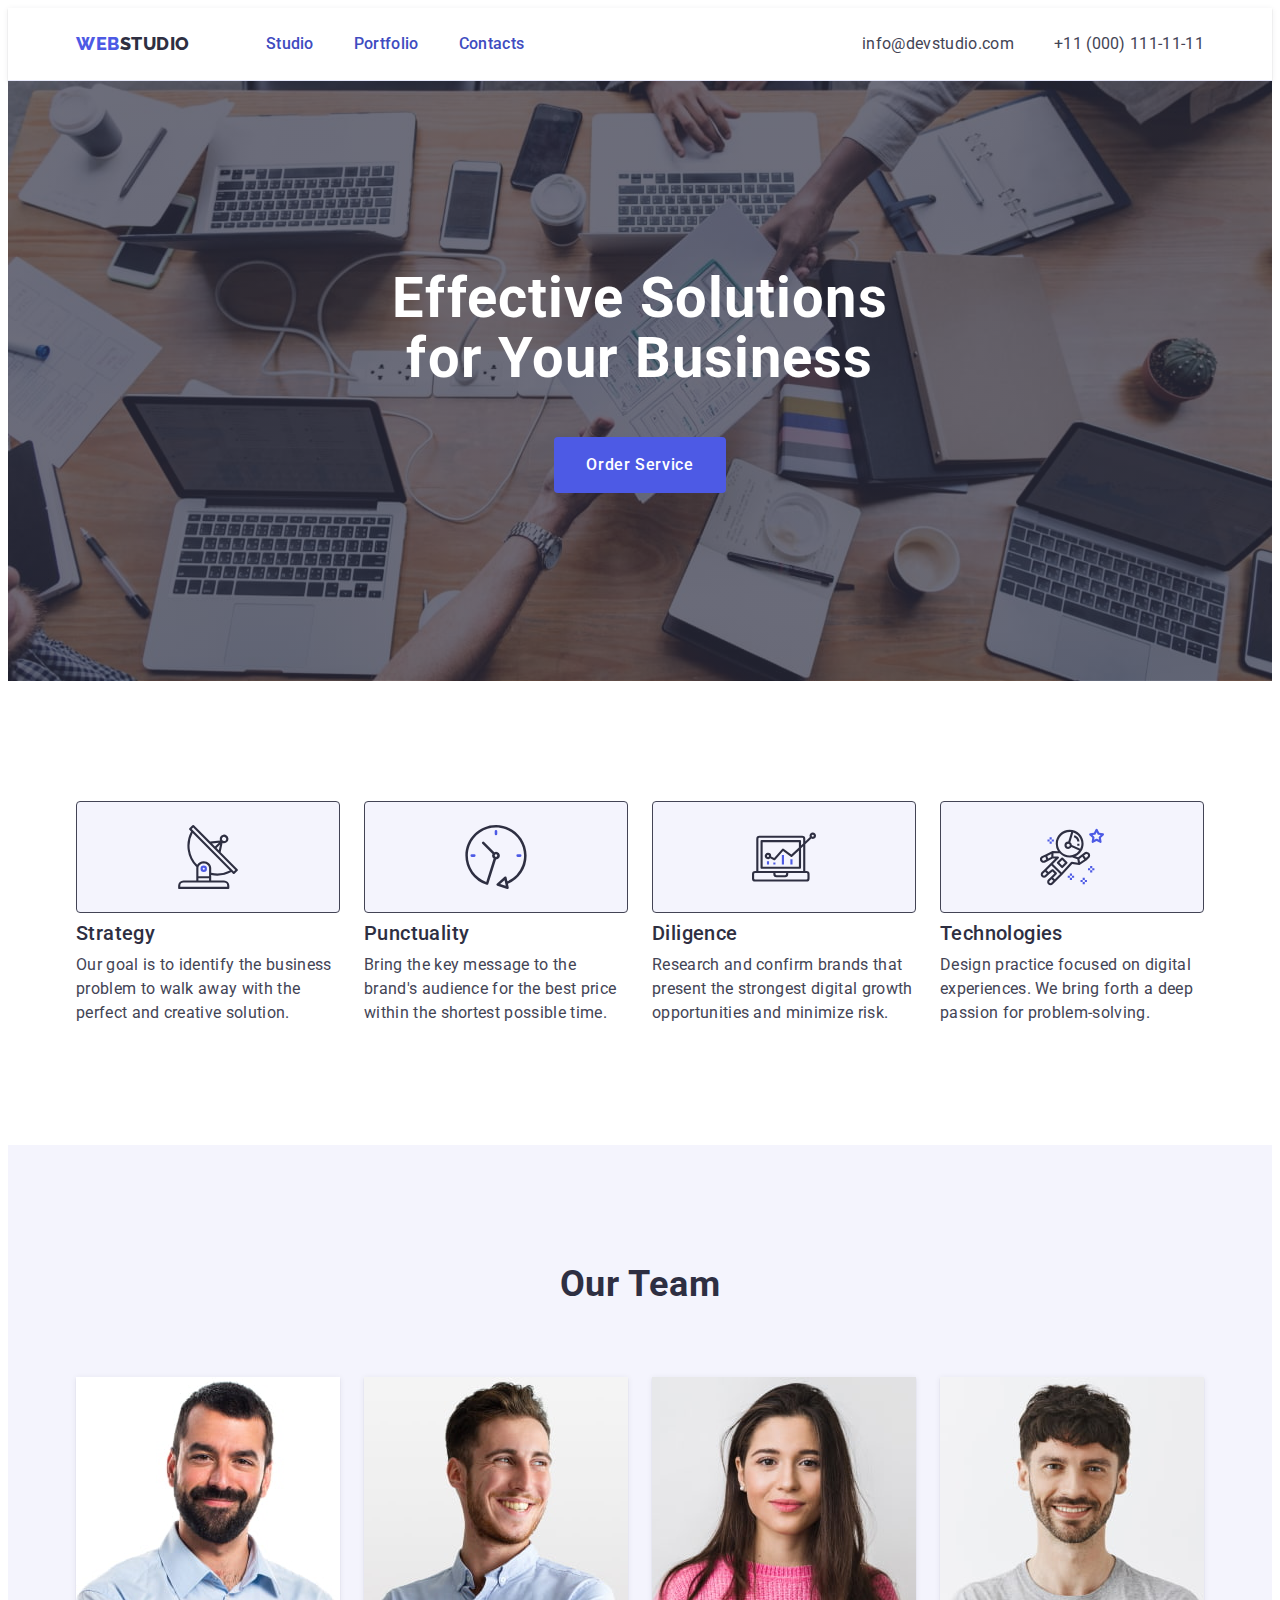
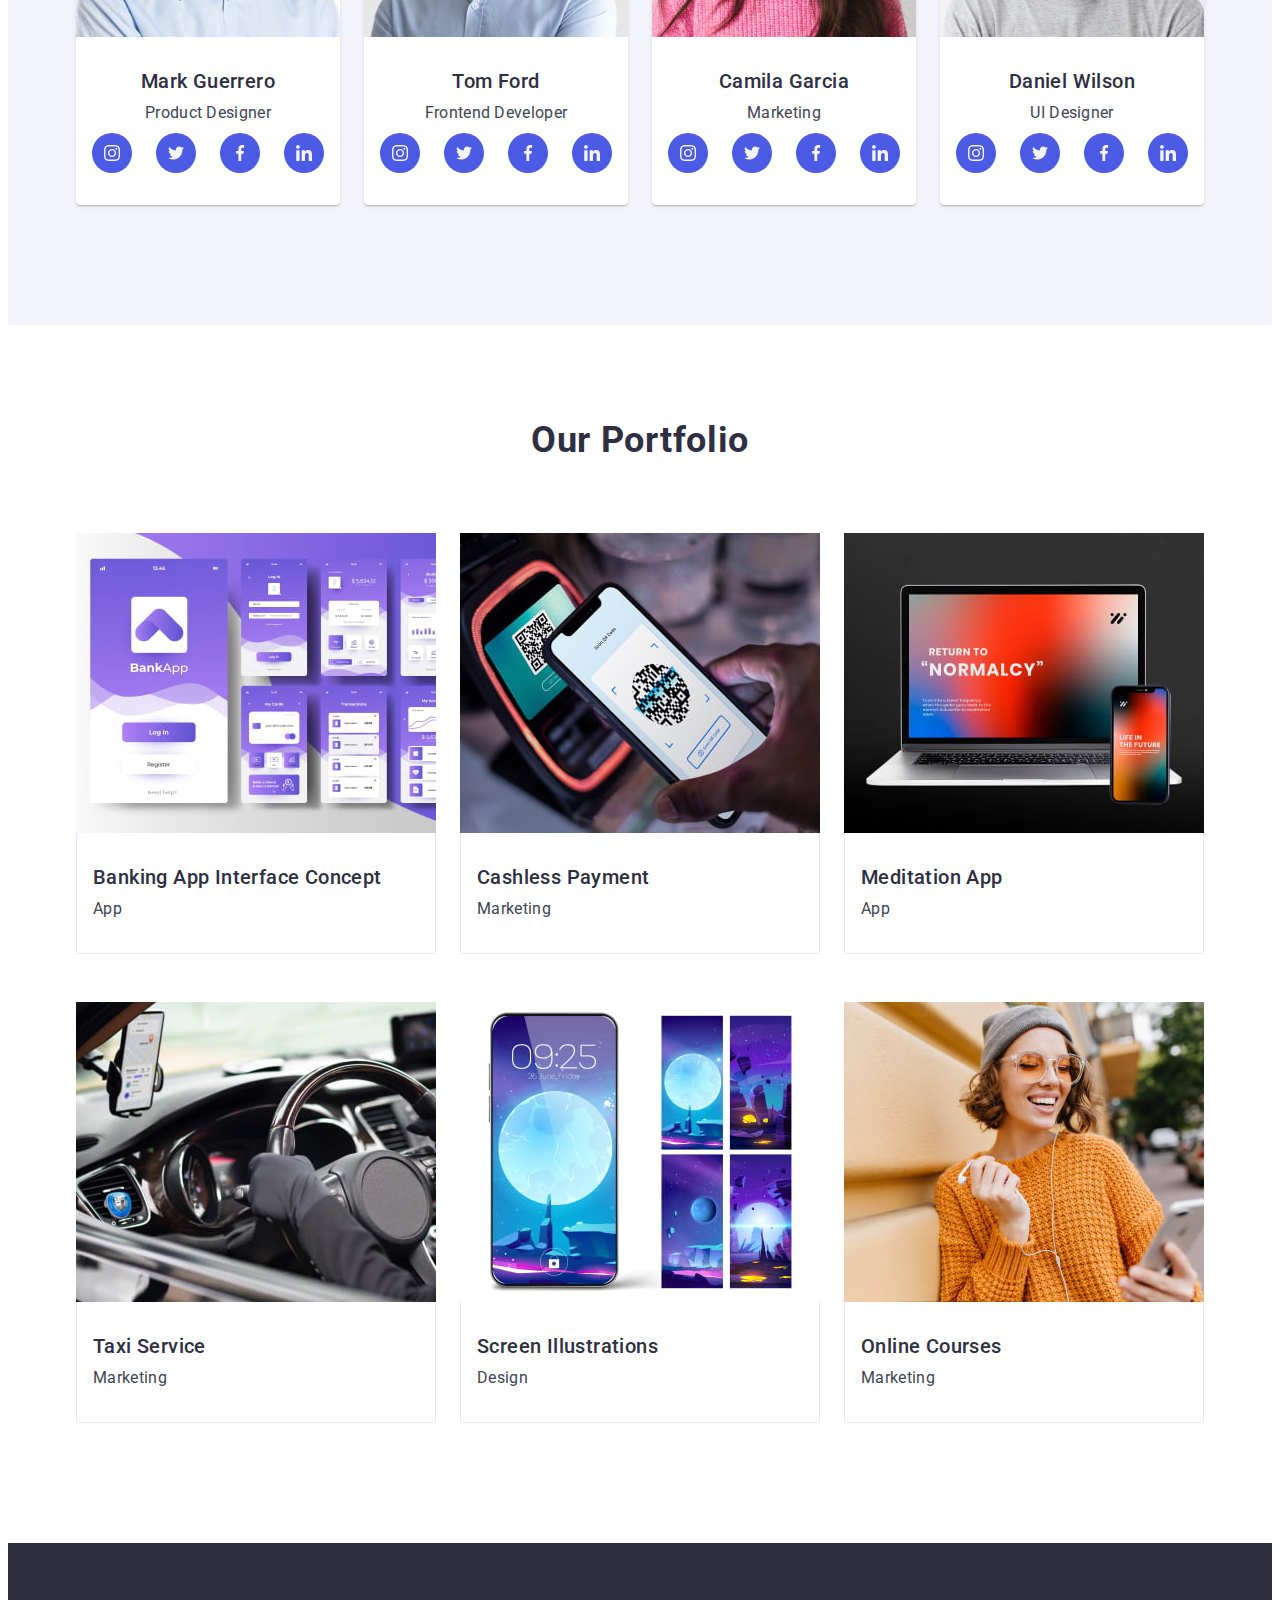
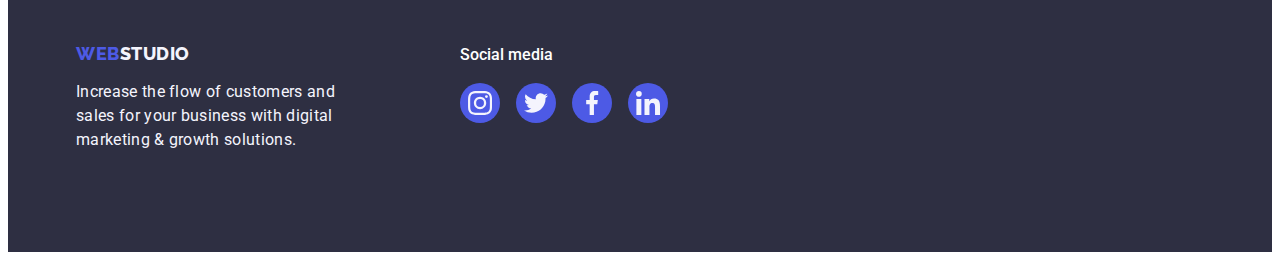
==== index.html @ ce21fd98 "fotter edited" ====
<!DOCTYPE html>
<html lang="en">
  <head>
    <meta charset="UTF-8" />
    <meta http-equiv="X-UA-Compatible" content="IE=edge" />
    <meta name="viewport" content="width=device-width, initial-scale=1.0" />
    <title lang="uk">Студія</title>

    <link rel="preconnect" href="https://fonts.googleapis.com" />
    <link rel="preconnect" href="https://fonts.gstatic.com" crossorigin />
    <link
      href="https://fonts.googleapis.com/css2?family=Raleway:wght@800&family=Roboto:wght@400;500;700;900&display=swap"
      rel="stylesheet"
    />
    <link
      rel="stylesheet"
      href="https://cdnjs.cloudflare.com/ajax/libs/modern-normalize/2.0.0/modern-normalize.min.css"
      integrity="sha512-4xo8blKMVCiXpTaLzQSLSw3KFOVPWhm/TRtuPVc4WG6kUgjH6J03IBuG7JZPkcWMxJ5huwaBpOpnwYElP/m6wg=="
      crossorigin="anonymous"
      referrerpolicy="no-referrer"
    />
    <link rel="stylesheet" href="./css/styles.css" />
  </head>

  <body>
    <!-- header -->
    <header class="header">
      <div class="header-container container">
        <nav class="header-nav">
          <a class="logo link logo-header" href="./index.html"
            >Web<span class="logo-dark">Studio</span></a
          >
          <ul class="nav-list list">
            <li class="nav-list-item">
              <a class="nav-link current link" href="./index.html">Studio</a>
            </li>
            <li class="nav-list-item">
              <a class="nav-link link" href="./portfolio.html">Portfolio</a>
            </li>
            <li class="nav-list-item">
              <a class="nav-link link" href="">Contacts</a>
            </li>
          </ul>
        </nav>
        <address class="adress">
          <ul class="adress-list list">
            <li>
              <a class="link" href="mailto:info@devstudio.com"
                >info@devstudio.com</a
              >
            </li>
            <li>
              <a class="link" href="tel:+110001111111">+11 (000) 111-11-11</a>
            </li>
          </ul>
        </address>
      </div>
    </header>

    <main>
      <!-- hero section 1-->
      <section class="hero">
        <div class="container">
          <h1 class="hero-title">Effective Solutions for Your Business</h1>
          <button class="hero-title-btn button" type="button">
            Order Service
          </button>
        </div>
      </section>

      <!-- Anvantages section 2-->
      <section class="advantages">
        <div class="container">
          <h2 hidden class="visually-hidden">Our advantages</h2>
          <ul class="list advantages-list">
            <li class="advantages-list-item">
              <div class="advantages-list-wrapper">
                <svg width="64" height="64">
                  <use href="./images/icons.svg#icon-antenna"></use>
                </svg>
              </div>
              <h3 class="advantages-title">Strategy</h3>
              <p class="advantages-text">
                Our goal is to identify the business problem to walk away with
                the perfect and creative solution.
              </p>
            </li>
            <li class="advantages-list-item">
              <div class="advantages-list-wrapper">
                <svg width="64" height="64">
                  <use href="./images/icons.svg#icon-clock"></use>
                </svg>
              </div>
              <h3 class="advantages-title">Punctuality</h3>
              <p class="advantages-text">
                Bring the key message to the brand's audience for the best price
                within the shortest possible time.
              </p>
            </li>
            <li class="advantages-list-item">
              <div class="advantages-list-wrapper">
                <svg width="64" height="64">
                  <use href="./images/icons.svg#icon-diagram"></use>
                </svg>
              </div>
              <h3 class="advantages-title">Diligence</h3>
              <p class="advantages-text">
                Research and confirm brands that present the strongest digital
                growth opportunities and minimize risk.
              </p>
            </li>
            <li class="advantages-list-item">
              <div class="advantages-list-wrapper">
                <svg width="64" height="64">
                  <use href="./images/icons.svg#icon-astronaut"></use>
                </svg>
              </div>
              <h3 class="advantages-title">Technologies</h3>
              <p class="advantages-text">
                Design practice focused on digital experiences. We bring forth a
                deep passion for problem-solving.
              </p>
            </li>
          </ul>
        </div>
      </section>

      <!-- Tasks section 3-->
      <!--  <section class="tasks">
        <div class="container">
          <h2 class="section-title">What are we doing</h2>
          <ul class="tasks-set list">
            <li class="tasks-item">
              <img
                src="./images/advantages/Rectangle71-2.jpg"
                alt="PC monitor"
                width="360"
              />
            </li>
            <li class="tasks-item">
              <img
                src="./images/advantages/Rectangle71-1.jpg"
                alt="Mobil application"
                width="360"
              />
            </li>
            <li class="tasks-item">
              <img
                src="./images/advantages/Rectangle71.jpg"
                alt="PC and mobil applications"
                width="360"
              />
            </li>
          </ul>
        </div>
      </section>-->

      <!-- Team  section 3-->
      <section class="team">
        <div class="container">
          <h2 class="section-title">Our Team</h2>
          <ul class="list team-set">
            <li class="team-list team-set-item">
              <img
                src="./images/team/img3.jpg"
                alt="Mark Guerrero"
                width="264"
                height="260"
              />
              <div class="team-set-item-box">
                <h3 class="team-member">Mark Guerrero</h3>
                <p class="team-text">Product Designer</p>
                <ul class="social-link-list list">
                  <li class="social-link-item">
                    <div class="social-link-wrapper">
                      <a
                        class="social-link link"
                        href="http://instagram.com"
                        target="_blank"
                        rel="noopener no-referrer"
                      >
                        <svg class="social-link-icon" width="16" height="16">
                          <use href="./images/icons.svg#icon-instagram"></use>
                        </svg>
                      </a>
                    </div>
                  </li>
                  <li class="social-link-item">
                    <div class="social-link-wrapper">
                      <a
                        class="social-link link"
                        href="http://twitter.com"
                        target="_blank"
                        rel="noopener no-referrer"
                      >
                        <svg class="social-link-icon" width="16" height="16">
                          <use href="./images/icons.svg#icon-twitter"></use>
                        </svg>
                      </a>
                    </div>
                  </li>
                  <li class="social-link-item">
                    <div class="social-link-wrapper">
                      <a
                        class="social-link link"
                        href="http://facebook.com"
                        target="_blank"
                        rel="noopener no-referrer"
                      >
                        <svg class="social-link-icon" width="16" height="16">
                          <use href="./images/icons.svg#icon-facebook"></use>
                        </svg>
                      </a>
                    </div>
                  </li>
                  <li class="social-link-item">
                    <div class="social-link-wrapper">
                      <a
                        class="social-link link"
                        href="http://linkedin.com"
                        target="_blank"
                        rel="noopener no-referrer"
                      >
                        <svg class="social-link-icon" width="16" height="16">
                          <use href="./images/icons.svg#icon-linkedin"></use>
                        </svg>
                      </a>
                    </div>
                  </li>
                </ul>
              </div>
            </li>

            <li class="team-list team-set-item">
              <img
                src="./images/team/img2.jpg"
                alt="Tom Ford"
                width="264"
                height="260"
              />
              <div class="team-set-item-box">
                <h3 class="team-member">Tom Ford</h3>
                <p class="team-text">Frontend Developer</p>
                <ul class="social-link-list list">
                  <li class="social-link-item">
                    <div class="social-link-wrapper">
                      <a
                        class="social-link link"
                        href="http://instagram.com"
                        target="_blank"
                        rel="noopener no-referrer"
                      >
                        <svg class="social-link-icon" width="16" height="16">
                          <use href="./images/icons.svg#icon-instagram"></use>
                        </svg>
                      </a>
                    </div>
                  </li>
                  <li class="social-link-item">
                    <div class="social-link-wrapper">
                      <a
                        class="social-link link"
                        href="http://twitter.com"
                        target="_blank"
                        rel="noopener no-referrer"
                      >
                        <svg class="social-link-icon" width="16" height="16">
                          <use href="./images/icons.svg#icon-twitter"></use>
                        </svg>
                      </a>
                    </div>
                  </li>
                  <li class="social-link-item">
                    <div class="social-link-wrapper">
                      <a
                        class="social-link link"
                        href="http://facebook.com"
                        target="_blank"
                        rel="noopener no-referrer"
                      >
                        <svg class="social-link-icon" width="16" height="16">
                          <use href="./images/icons.svg#icon-facebook"></use>
                        </svg>
                      </a>
                    </div>
                  </li>
                  <li class="social-link-item">
                    <div class="social-link-wrapper">
                      <a
                        class="social-link link"
                        href="http://linkedin.com"
                        target="_blank"
                        rel="noopener no-referrer"
                      >
                        <svg class="social-link-icon" width="16" height="16">
                          <use href="./images/icons.svg#icon-linkedin"></use>
                        </svg>
                      </a>
                    </div>
                  </li>
                </ul>
              </div>
            </li>

            <li class="team-list team-set-item">
              <img
                src="./images/team/img1.jpg"
                alt="Camila Garcia"
                width="264"
                height="260"
              />
              <div class="team-set-item-box">
                <h3 class="team-member">Camila Garcia</h3>
                <p class="team-text">Marketing</p>
                <ul class="social-link-list list">
                  <li class="social-link-item">
                    <div class="social-link-wrapper">
                      <a
                        class="social-link link"
                        href="http://instagram.com"
                        target="_blank"
                        rel="noopener no-referrer"
                      >
                        <svg class="social-link-icon" width="16" height="16">
                          <use href="./images/icons.svg#icon-instagram"></use>
                        </svg>
                      </a>
                    </div>
                  </li>
                  <li class="social-link-item">
                    <div class="social-link-wrapper">
                      <a
                        class="social-link link"
                        href="http://twitter.com"
                        target="_blank"
                        rel="noopener no-referrer"
                      >
                        <svg class="social-link-icon" width="16" height="16">
                          <use href="./images/icons.svg#icon-twitter"></use>
                        </svg>
                      </a>
                    </div>
                  </li>
                  <li class="social-link-item">
                    <div class="social-link-wrapper">
                      <a
                        class="social-link link"
                        href="http://facebook.com"
                        target="_blank"
                        rel="noopener no-referrer"
                      >
                        <svg class="social-link-icon" width="16" height="16">
                          <use href="./images/icons.svg#icon-facebook"></use>
                        </svg>
                      </a>
                    </div>
                  </li>
                  <li class="social-link-item">
                    <div class="social-link-wrapper">
                      <a
                        class="social-link link"
                        href="http://linkedin.com"
                        target="_blank"
                        rel="noopener no-referrer"
                      >
                        <svg class="social-link-icon" width="16" height="16">
                          <use href="./images/icons.svg#icon-linkedin"></use>
                        </svg>
                      </a>
                    </div>
                  </li>
                </ul>
              </div>
            </li>

            <li class="team-list team-set-item">
              <img
                src="./images/team/img.jpg"
                alt="Daniel Wilson"
                width="264"
                height="260"
              />
              <div class="team-set-item-box">
                <h3 class="team-member">Daniel Wilson</h3>
                <p class="team-text">UI Designer</p>
                <ul class="social-link-list list">
                  <li class="social-link-item">
                    <div class="social-link-wrapper">
                      <a
                        class="social-link link"
                        href="http://instagram.com"
                        target="_blank"
                        rel="noopener no-referrer"
                      >
                        <svg class="social-link-icon" width="16" height="16">
                          <use href="./images/icons.svg#icon-instagram"></use>
                        </svg>
                      </a>
                    </div>
                  </li>
                  <li class="social-link-item">
                    <div class="social-link-wrapper">
                      <a
                        class="social-link link"
                        href="http://twitter.com"
                        target="_blank"
                        rel="noopener no-referrer"
                      >
                        <svg class="social-link-icon" width="16" height="16">
                          <use href="./images/icons.svg#icon-twitter"></use>
                        </svg>
                      </a>
                    </div>
                  </li>
                  <li class="social-link-item">
                    <div class="social-link-wrapper">
                      <a
                        class="social-link link"
                        href="http://facebook.com"
                        target="_blank"
                        rel="noopener no-referrer"
                      >
                        <svg class="social-link-icon" width="16" height="16">
                          <use href="./images/icons.svg#icon-facebook"></use>
                        </svg>
                      </a>
                    </div>
                  </li>
                  <li class="social-link-item">
                    <div class="social-link-wrapper">
                      <a
                        class="social-link link"
                        href="http://linkedin.com"
                        target="_blank"
                        rel="noopener no-referrer"
                      >
                        <svg class="social-link-icon" width="16" height="16">
                          <use href="./images/icons.svg#icon-linkedin"></use>
                        </svg>
                      </a>
                    </div>
                  </li>
                </ul>
              </div>
            </li>
          </ul>
        </div>
      </section>

      <!-- Portfolio section 4-->
      <section class="projects">
        <div class="container">
          <h2 class="section-title">Our Portfolio</h2>
          <ul class="project-list list">
            <li class="project-item">
              <a class="project-foto link" href="">
                <div class="box">
                  <img
                    src="./images/projects/raw1-1.jpg"
                    alt="Bank app"
                    width="360"
                  />
                  <div class="overlay">
                    <p class="overlay-text">
                      14 Stylish and User-Friendly App Design Concepts · Task
                      Manager App · Calorie Tracker App · Exotic Fruit Ecommerce
                      App · Cloud Storage App
                    </p>
                  </div>
                </div>
                <div class="project-card">
                  <h2 class="project-title link">
                    Banking App Interface Concept
                  </h2>
                  <p class="project-text link">App</p>
                </div>
              </a>
            </li>

            <li class="project-item">
              <a class="project-foto link" href="">
                <div class="box">
                  <img
                    src="./images/projects/row1-2.jpg"
                    alt="Cachless payment"
                    width="360"
                  />
                  <div class="overlay">
                    <p class="overlay-text">
                      14 Stylish and User-Friendly App Design Concepts · Task
                      Manager App · Calorie Tracker App · Exotic Fruit Ecommerce
                      App · Cloud Storage App
                    </p>
                  </div>
                </div>
                <div class="project-card">
                  <h2 class="project-title link">Cashless Payment</h2>
                  <p class="project-text link">Marketing</p>
                </div>
              </a>
            </li>

            <li class="project-item">
              <a class="project-foto link" href="">
                <div class="box">
                  <img
                    src="./images/projects/row1-3.jpg"
                    alt="Meditation App"
                    width="360"
                  />
                  <div class="overlay">
                    <p class="overlay-text">
                      14 Stylish and User-Friendly App Design Concepts · Task
                      Manager App · Calorie Tracker App · Exotic Fruit Ecommerce
                      App · Cloud Storage App
                    </p>
                  </div>
                </div>
                <div class="project-card">
                  <h2 class="project-title link">Meditation App</h2>
                  <p class="project-text link">App</p>
                </div>
              </a>
            </li>

            <li class="project-item">
              <a class="project-foto link" href="">
                <div class="box">
                  <img
                    src="./images/projects/raw2-1.jpg"
                    alt="Taxi Service"
                    width="360"
                  />
                  <div class="overlay">
                    <p class="overlay-text">
                      14 Stylish and User-Friendly App Design Concepts · Task
                      Manager App · Calorie Tracker App · Exotic Fruit Ecommerce
                      App · Cloud Storage App
                    </p>
                  </div>
                </div>
                <div class="project-card">
                  <h2 class="project-title link">Taxi Service</h2>
                  <p class="project-text link">Marketing</p>
                </div>
              </a>
            </li>

            <li class="project-item">
              <a class="project-foto link" href="">
                <div class="box">
                  <img
                    src="./images/projects/raw2-2.jpg"
                    alt="Screen Illustrations"
                    width="360"
                  />
                  <div class="overlay">
                    <p class="overlay-text">
                      14 Stylish and User-Friendly App Design Concepts · Task
                      Manager App · Calorie Tracker App · Exotic Fruit Ecommerce
                      App · Cloud Storage App
                    </p>
                  </div>
                </div>
                <div class="project-card">
                  <h2 class="project-title link">Screen Illustrations</h2>
                  <p class="project-text link">Design</p>
                </div>
              </a>
            </li>

            <li class="project-item">
              <a class="project-foto link" href="">
                <div class="box">
                  <img
                    src="./images/projects/raw2-3.jpg"
                    alt="Online Courses"
                    width="360"
                  />
                  <div class="overlay">
                    <p class="overlay-text">
                      14 Stylish and User-Friendly App Design Concepts · Task
                      Manager App · Calorie Tracker App · Exotic Fruit Ecommerce
                      App · Cloud Storage App
                    </p>
                  </div>
                </div>
                <div class="project-card">
                  <h2 class="project-title link">Online Courses</h2>
                  <p class="project-text link">Marketing</p>
                </div>
              </a>
            </li>
          </ul>
        </div>
      </section>
    </main>

    <!-- footer 
  <footer class="footer">
      <div class="container footer-container">
        <div class="footer-logo-box">
          <a class="logo logo-footer link" href="./index.html"
            >Web<span class="logo-light">Studio</span></a
          >
          <p class="footer-text">
            Increase the flow of customers and sales for your business with
            digital marketing & growth solutions.
          </p>
        </div>

        <div class="social-link-box">
          <h4 class="social-link-title">Social links</h4>
          <ul class="social-link-list-footer list">
            <li class="social-link-item">
              <div class="social-link-wrapper">
                <a
                  class="social-link link"
                  href="http://instagram.com"
                  target="_blank"
                  rel="noopener no-referrer"
                >
                  <svg class="social-link-icon" width="16" height="16">
                    <use href="./images/icons.svg#icon-instagram"></use>
                  </svg>
                </a>
              </div>
            </li>
            <li class="social-link-item">
              <div class="social-link-wrapper">
                <a
                  class="social-link link"
                  href="http://twitter.com"
                  target="_blank"
                  rel="noopener no-referrer"
                >
                  <svg class="social-link-icon" width="16" height="16">
                    <use href="./images/icons.svg#icon-twitter"></use>
                  </svg>
                </a>
              </div>
            </li>
            <li class="social-link-item">
              <div class="social-link-wrapper">
                <a
                  class="social-link link"
                  href="http://facebook.com"
                  target="_blank"
                  rel="noopener no-referrer"
                >
                  <svg class="social-link-icon" width="16" height="16">
                    <use href="./images/icons.svg#icon-facebook"></use>
                  </svg>
                </a>
              </div>
            </li>
            <li class="social-link-item">
              <div class="social-link-wrapper">
                <a
                  class="social-link link"
                  href="http://linkedin.com"
                  target="_blank"
                  rel="noopener no-referrer"
                >
                  <svg class="social-link-icon" width="16" height="16">
                    <use href="./images/icons.svg#icon-linkedin"></use>
                  </svg>
                </a>
              </div>
            </li>
          </ul>
        </div>
      </div>
    </footer>-->

    <footer class="footer">
      <div class="container footer-container">
        <div class="footer-logo-box">
          <a class="logo logo-footer link" href="./index.html"
            >Web<span class="logo-light">Studio</span></a
          >
          <p class="footer-text">
            Increase the flow of customers and sales for your business with
            digital marketing & growth solutions.
          </p>
        </div>

        <div class="social-link-box">
          <p class="social-link-title">Social media</p>
          <ul class="social-link-list-footer list">
            <li class="social-link-item">
              <div class="social-link-wrapper">
                <a
                  class="social-link link"
                  href="http://instagram.com"
                  target="_blank"
                  rel="noopener no-referrer"
                >
                  <svg class="social-link-icon" width="24" height="24">
                    <use href="./images/icons.svg#icon-instagram"></use>
                  </svg>
                </a>
              </div>
            </li>
            <li class="social-link-item">
              <div class="social-link-wrapper">
                <a
                  class="social-link link"
                  href="http://twitter.com"
                  target="_blank"
                  rel="noopener no-referrer"
                >
                  <svg class="social-link-icon" width="24" height="24">
                    <use href="./images/icons.svg#icon-twitter"></use>
                  </svg>
                </a>
              </div>
            </li>
            <li class="social-link-item">
              <div class="social-link-wrapper">
                <a
                  class="social-link link"
                  href="http://facebook.com"
                  target="_blank"
                  rel="noopener no-referrer"
                >
                  <svg class="social-link-icon" width="24" height="24">
                    <use href="./images/icons.svg#icon-facebook"></use>
                  </svg>
                </a>
              </div>
            </li>
            <li class="social-link-item">
              <div class="social-link-wrapper">
                <a
                  class="social-link link"
                  href="http://linkedin.com"
                  target="_blank"
                  rel="noopener no-referrer"
                >
                  <svg class="social-link-icon" width="24" height="24">
                    <use href="./images/icons.svg#icon-linkedin"></use>
                  </svg>
                </a>
              </div>
            </li>
          </ul>
        </div>
      </div>
    </footer>
  </body>
</html>
---- css/styles.css ----
:root {
  --slate: #434455;
  --navyblue: #2e2f42;
  --iris: #4d5ae5;
  --white: #ffffff;
  --cloud: #f4f4fd;
  --ocean: #404bbf;
  --light: #e7e9fc;
}
/**
  |============================
  | General
  |============================
*/
body {
  color: var(--slate);
  background-color: var(--white);
  font-family: Roboto, sans-serif;
  font-size: 16px;
}

*,
*::after,
*::before {
  box-sizing: border-box;
}

h1,
h2,
h3,
h4,
h5,
h6,
p {
  margin: 0;
}

img {
  display: block;
  max-width: 100%;
  height: auto;
  object-fit: cover;
}
ul {
  list-style: none;
}

.container {
  width: 1158px;
  margin-left: auto;
  margin-right: auto;
  padding-left: 15px;
  padding-right: 15px;
}

/**
  |============================
  | link
  |============================
*/
.link {
  text-decoration: none;
  color: currentColor;
  transition: color 250ms cubic-bezier(0.4, 0, 0.2, 1);
}

.link:hover {
  color: var(--ocean);
}
.link:focus {
  color: var(--ocean);
}

.list {
  list-style: none;
  padding: 0;
  margin: 0;
}

.logo {
  font-family: Raleway, sans-serif;
  font-weight: 800;
  font-size: 18px;
  line-height: 1.17;
  letter-spacing: 0.03em;
  text-transform: uppercase;
  flex: none;
  color: var(--iris);
  display: flex;
  align-items: center;
}
.logo-dark {
  color: var(--navyblue);
}
.logo-light {
  color: var(--cloud);
}
.logo-header {
  margin-right: 76px;
}

/**
  |============================
  | header
  |============================
*/
.header {
  border-bottom: 1px solid var(--light);
  box-shadow: 0px 2px 1px rgba(46, 47, 66, 0.08),
    0px 1px 1px rgba(46, 47, 66, 0.16), 0px 1px 6px rgba(46, 47, 66, 0.08);
}
.header-container {
  display: flex;
  justify-content: space-between;
  align-items: center;
}
.header-nav {
  font-weight: 500;
  font-size: 18px;
  line-height: 1.5;
  letter-spacing: 0.02em;
  display: flex;
  align-items: center;
}
.nav-list {
  display: flex;
  gap: 40px;
  padding: 24px 0;
}

.nav-list-item {
  font-weight: 500;
  font-size: 16px;
  line-height: 1.5;
  letter-spacing: 0.02em;
  color: #404bbf;
}

.nav-link {
  position: relative;
  padding-top: 24px;
  padding-bottom: 24px;
  transition: color 250ms cubic-bezier(0.4, 0, 0.2, 1);
}
.nav-link::after {
  content: '';
  display: block
  width: 100%;
  height: 4px;
  position: absolute;
  left: 0;
  bottom: -1px;
  border-radius: 2px;
  background-color: var(--ocean);
}

.nav-link.current::after {
  background-color: var(--ocean);
}

.adress {
  font-style: normal;
  line-height: 1.5;
  letter-spacing: 0.02em;
}
.adress-list {
  display: flex;
  gap: 40px;

}
/**
  |============================
  | hero
  |============================
*/
.hero {
  color: var(--white);
  max-width: 1440px; 
  background-color: var(--navyblue);
  padding-bottom: 188px;
  padding-top: 188px;
  background-repeat: no-repeat;
  background-size: cover;
  background-position: center;
  background-image: linear-gradient(
      rgba(46, 47, 66, 0.7),
      rgba(46, 47, 66, 0.7)),
    url(../images/hero-bg.jpg);
}

.hero-title {
  display: block;
  color: var(--white);
  max-width: 496px;
  margin: 0 auto 48px;
  font-weight: 700;
  font-size: 56px;
  line-height: 60px;
  text-align: center;
  line-height: 1.07;
  letter-spacing: 0.02em;
}
.hero-title-btn {
  color: var(--white);
  background-color: var(--iris);
  font-weight: 500;
  font-size: 16px;
  line-height: 1.5;
  letter-spacing: 0.04em;
  display: block;
  padding: 16px 32px;
  border-radius: 4px;
  margin-right: auto;
  margin-left: auto;
  min-width: 169px;
  height: 56px;
  border: none;
}

/**
  |============================
  | button
  |============================
*/
.button {
  font-family: inherit;
  cursor: pointer;
}
.button:hover {
  background-color: var(--ocean);
  border: 1px solid transparent;
  transition: background-color 250ms cubic-bezier(0.4, 0, 0.2, 1);
}
.button:focus {
  background-color: var(--ocean);
  border: 1px solid transparent;
  transition: background-color 250ms cubic-bezier(0.4, 0, 0.2, 1);
}

.section-title {
  margin-bottom: 72px;
  font-weight: 700;
  font-size: 36px;
  line-height: 1.11;
  text-align: center;
  letter-spacing: 0.02em;
  text-transform: capitalize;
  color: var(--navyblue);
}

.visually-hidden {
  position: absolute;
  width: 1px;
  height: 1px;
  margin: -1px;
  border: 0;
  padding: 0;
  white-space: nowrap;
  clip-path: inset(100%);
  clip: rect(0 0 0 0);
  overflow: hidden;
}

/**
  |============================
  | advantages
  |============================
*/
.advantages {
  padding-top: 120px;
  padding-bottom: 120px;
}

.advantages-title {
  font-weight: 500;
  font-size: 20px;
  line-height: 1.2;
  letter-spacing: 0.02em;
  color: var(--navyblue);
  margin-bottom: 8px;
}

.advantages-list {
  display: flex;
  gap: 24px;
}

.advantages-list-item {
  flex-basis: calc((100% - 24px * 3) / 4);
}

.advantages-list-wrapper {
  display: flex;
  justify-content: center;
  align-items: center;
  width: 264px;
  height: 112px;
  margin-bottom: 8px;
  border-radius: 4px;
  border: 1px solid var(--slate);
  background: var(--cloud);
}

.advantages-text {
  line-height: 1.5;
  letter-spacing: 0.02em;
}

/**
  |============================
  | tasks

  .tasks {
  padding-bottom: 120px;
}

.tasks-set {
  display: flex;
  gap: 24px;
}
  |============================
*/


/**
  |============================
  | team
  |============================
*/
.team {
  background-color: var(--cloud);
  padding-top: 120px;
  padding-bottom: 120px;
}

.team-set {
  display: flex;
  gap: 24px;
}

.team-set-item {
  padding-bottom: 0px;
  border-radius: 0px 0px 4px 4px;
  box-shadow: 0px 2px 1px 0px rgba(46, 47, 66, 0.08),
    0px 1px 1px 0px rgba(46, 47, 66, 0.16),
    0px 1px 6px 0px rgba(46, 47, 66, 0.08);
}

.team-set-item-box {
  padding: 32px 0;
}

.team-list {
  background-color: var(--white);
}

.team-member {
  font-weight: 500;
  font-size: 20px;
  line-height: 1.2;
  text-align: center;
  letter-spacing: 0.02em;
  color: var(--navyblue);
  margin-bottom: 8px;
}
.team-text {
  font-size: 16px;
  line-height: 1.5;
  text-align: center;
  letter-spacing: 0.02em;
  color: var(--slate);
  margin-bottom: 8px;
}

.social-link-list {
  display: flex;
  justify-content: center;
  align-items: center;
  gap: 24px;
}

.social-link-wrapper {
  display: flex;
  justify-content: center;
  align-items: center;
  border-radius: 50%;
  background-color: var(--iris);
  width: 40px;
  height: 40px;
}
.social-link-wrapper:hover,
.social-link-wrapper:focus {
  background-color: var(--ocean);
}

.social-link-icon {
  fill: var(--white);
}

/**
  |============================
  | projects
  |============================
*/
.projects {
  padding: 96px 0 120px 0;
}

.project-list {
  display: flex;
  flex-wrap: wrap;
  row-gap: 48px;
  column-gap: 24px;
}

.project-item {
  flex-basis: calc((100% - 24px * 2) / 3);
}

.project-foto {
  background-color: var(--white);
}

/**
  |============================
  | overlay
  |============================
*/
.box {
  position: relative;
  overflow: hidden;
}

.overlay {
  position: absolute;
  top: 0;
  left: 0;
  width: 100%;
  height: 100%;

  transform: translateY(100%);
  transition: transform 250ms cubic-bezier(0.4, 0, 0.2, 1);

  background-color: var(--iris);

  display: flex;
}

.overlay-text {
  color: var(--cloud);
  line-height: 1.5;
  letter-spacing: 0.02em;
  padding: 0 32px;
  padding-top: 40px;
}

.box:hover .overlay {
  transform: translateY(0);
}

/**
  |============================
  | project card
  |============================
*/
.project-card {
  display: flex;
  flex-direction: column;
  justify-content: center;
  align-items: flex-start;
  align-self: stretch;
  padding: 32px 16px;
  border: 1px solid #e7e9fc;
  border-top: none;
}

.project-title {
  font-weight: 500;
  font-size: 20px;
  line-height: 1.2;
  letter-spacing: 0.02em;
  color: var(--navyblue);
  margin-bottom: 8px;
}

.project-text {
  line-height: 1.5;
  letter-spacing: 0.02em;
  color: var(--slate);
}

/**
  |============================
  | footer

  footer {
  background-color: var(--navyblue);
  padding: 100px 0 100px 0;
}

.footer-container {
  display: flex;
  gap: 120px;
}

.logo-footer {
  display: inline-block;
  margin-bottom: 16px;
}

.footer-text {
  color: var(--cloud);
  line-height: 1.5;
  letter-spacing: 0.02em;
  width: 264px;
}

.social-link-box {
  display: inline-block;
}

.social-link-title {
  font-family: Roboto;
  font-weight: 500;
  line-height: 1.5;
  letter-spacing: 0.02rem;
  color: var(--white);
  margin-bottom: 16px;
}
.social-link-list-footer {
  display: flex;
  justify-content: center;
  align-items: center;
  gap: 16px;
}

  |============================
*/

.footer {
  background-color: var(--navyblue);
  padding: 100px 0 100px 0;
}

.footer-container {
  display: flex;
 align-items: baseline;

}
.footer-logo-box {
margin-right: 120px;
}

.logo-footer {
  display: inline-block;
  margin-bottom: 16px;
}

.footer-text {
  color: var(--cloud);
  line-height: 1.5;
  letter-spacing: 0.02em;
  width: 264px;
}

.social-link-box {
  display: inline-block;
}

.social-link-title {
  font-family: Roboto;
  font-weight: 500;
  font-size: 16px;
  line-height: 1.5;
  letter-spacing: 0.02 em;
  color: var(--white);
  margin-bottom: 16px;
}

.social-link-list-footer {
  display: flex;
  justify-content: center;
  align-items: center;
  gap: 16px;
}

.social-link {
  width: 100%;
  height: 100%;
  background-color: var (--iris);
  border-radius: 50%;
  display: flex;
  align-items: center;
  justify-content: center;
  transition: background-color 250ms cubic-bezier(0.4, 0, 0.2, 1);
}

.social-link:hover,
.social-link:focus {
  background-color: #31d0aa;
}

.social-link-icon {
  fill: #f4f4fd;
}
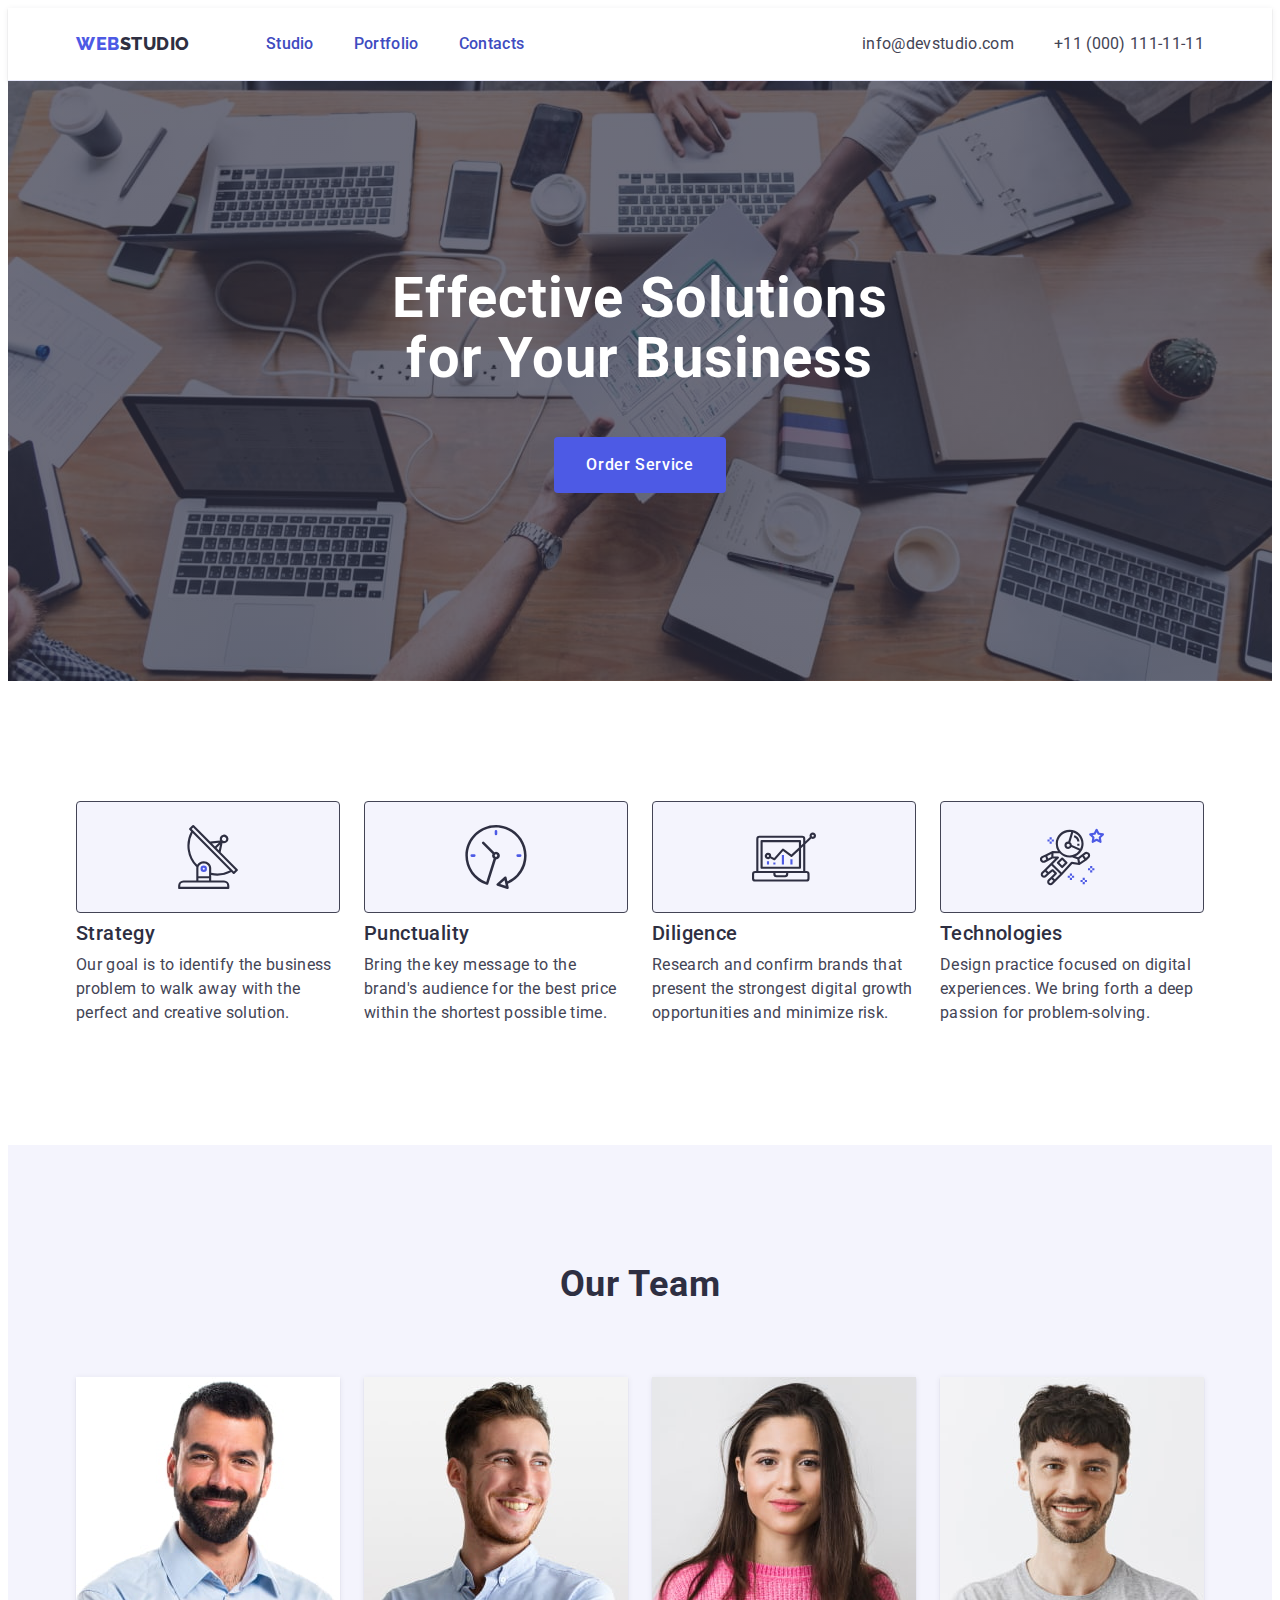
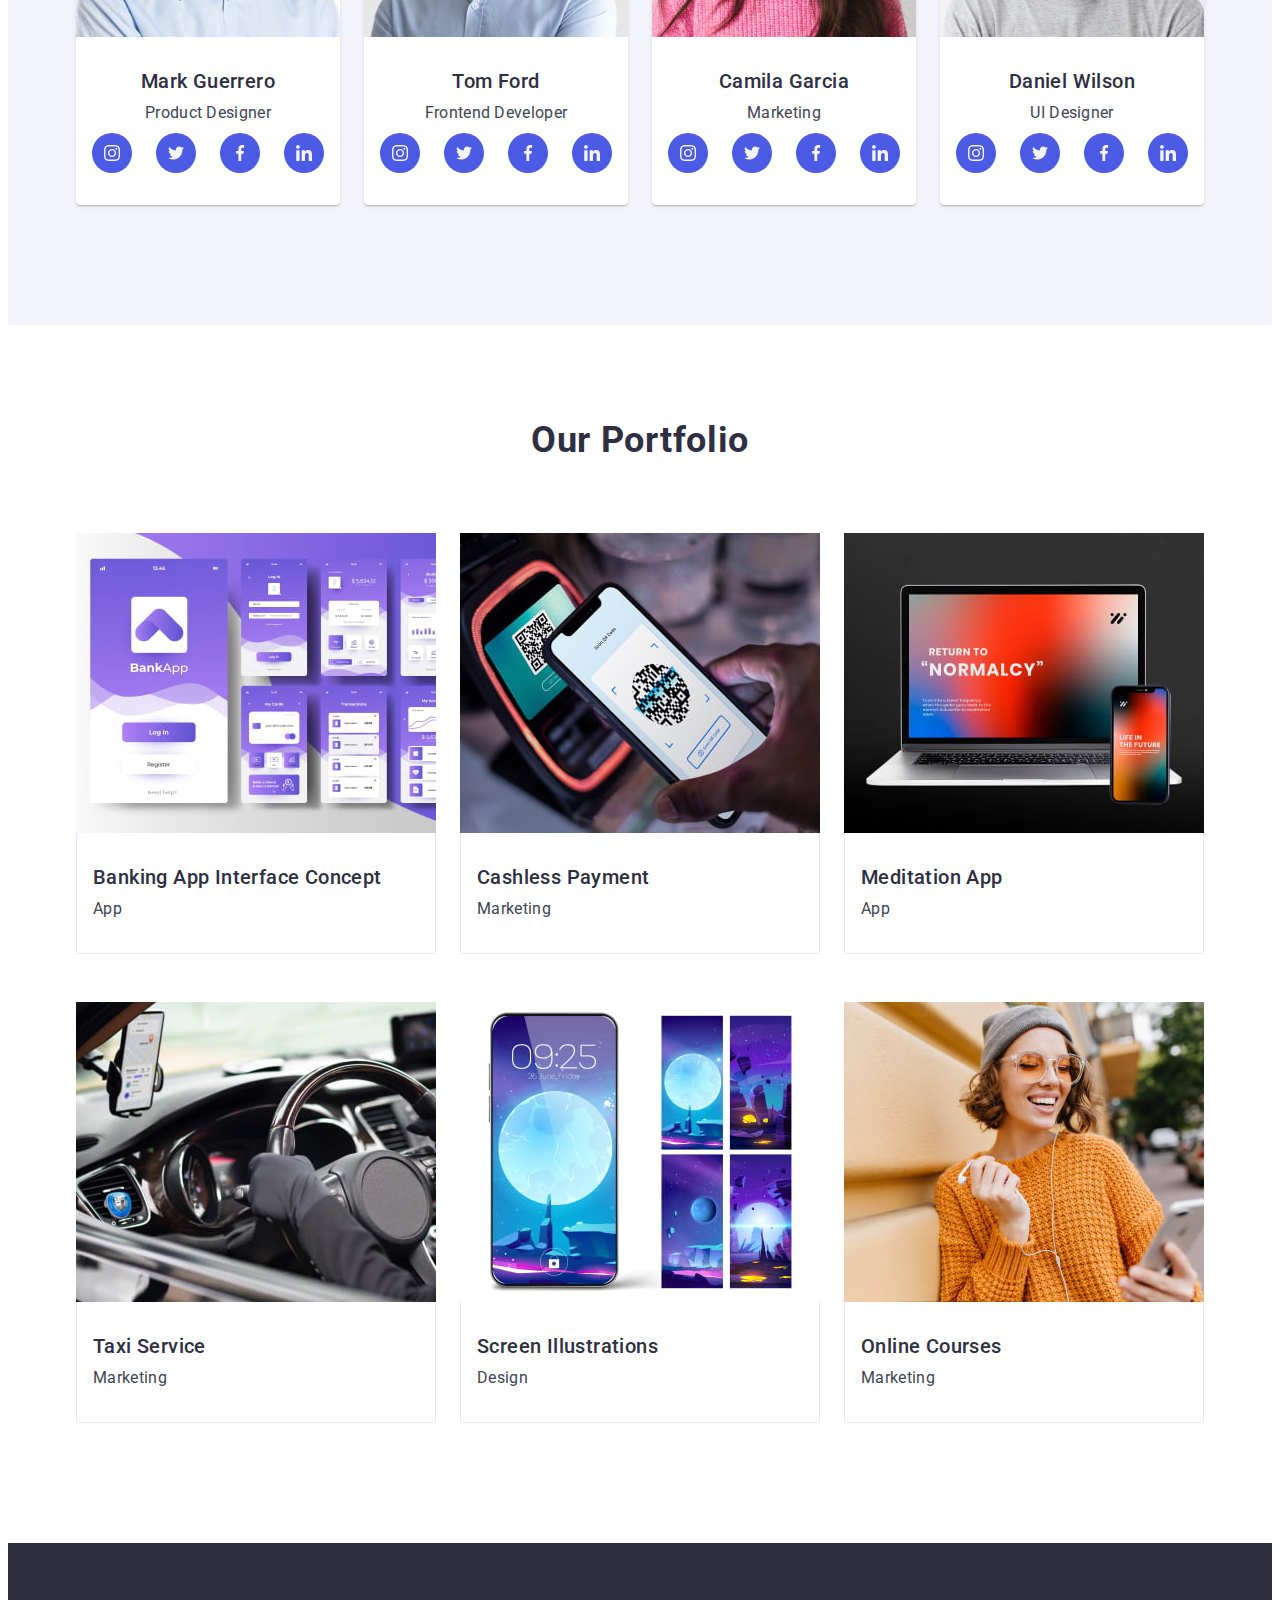
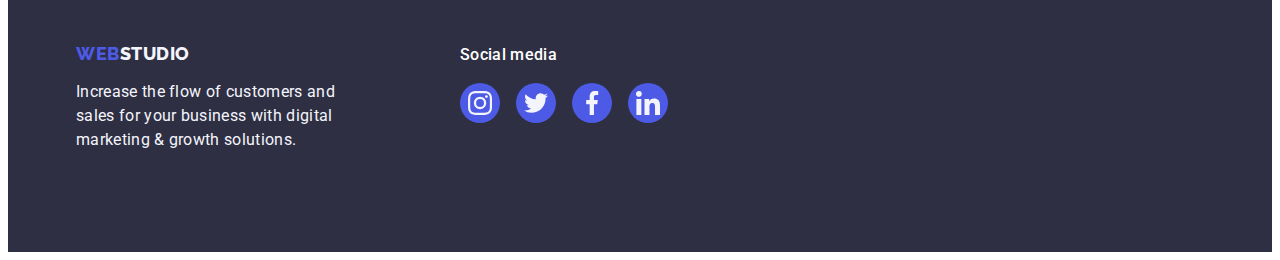
==== commit b7cec10c: "changed section projects" ====
--- a/index.html
+++ b/index.html
@@ -447,7 +447,7 @@
         </div>
       </section>
 
-      <!-- Portfolio section 4-->
+      <!-- Portfolio section 4
       <section class="projects">
         <div class="container">
           <h2 class="section-title">Our Portfolio</h2>
@@ -594,84 +594,157 @@
           </ul>
         </div>
       </section>
-    </main>
-
-    <!-- footer 
-  <footer class="footer">
-      <div class="container footer-container">
-        <div class="footer-logo-box">
-          <a class="logo logo-footer link" href="./index.html"
-            >Web<span class="logo-light">Studio</span></a
-          >
-          <p class="footer-text">
-            Increase the flow of customers and sales for your business with
-            digital marketing & growth solutions.
-          </p>
-        </div>
-
-        <div class="social-link-box">
-          <h4 class="social-link-title">Social links</h4>
-          <ul class="social-link-list-footer list">
-            <li class="social-link-item">
-              <div class="social-link-wrapper">
-                <a
-                  class="social-link link"
-                  href="http://instagram.com"
-                  target="_blank"
-                  rel="noopener no-referrer"
-                >
-                  <svg class="social-link-icon" width="16" height="16">
-                    <use href="./images/icons.svg#icon-instagram"></use>
-                  </svg>
-                </a>
-              </div>
-            </li>
-            <li class="social-link-item">
-              <div class="social-link-wrapper">
-                <a
-                  class="social-link link"
-                  href="http://twitter.com"
-                  target="_blank"
-                  rel="noopener no-referrer"
-                >
-                  <svg class="social-link-icon" width="16" height="16">
-                    <use href="./images/icons.svg#icon-twitter"></use>
-                  </svg>
-                </a>
-              </div>
-            </li>
-            <li class="social-link-item">
-              <div class="social-link-wrapper">
-                <a
-                  class="social-link link"
-                  href="http://facebook.com"
-                  target="_blank"
-                  rel="noopener no-referrer"
-                >
-                  <svg class="social-link-icon" width="16" height="16">
-                    <use href="./images/icons.svg#icon-facebook"></use>
-                  </svg>
-                </a>
-              </div>
-            </li>
-            <li class="social-link-item">
-              <div class="social-link-wrapper">
-                <a
-                  class="social-link link"
-                  href="http://linkedin.com"
-                  target="_blank"
-                  rel="noopener no-referrer"
-                >
-                  <svg class="social-link-icon" width="16" height="16">
-                    <use href="./images/icons.svg#icon-linkedin"></use>
-                  </svg>
-                </a>
-              </div>
+      -->
+
+      <section class="projects">
+        <div class="container">
+          <h2 class="section-title">Our Portfolio</h2>
+          <ul class="project-list list">
+            <li class="project-item">
+              <a class="project-foto link" href="">
+                <div class="box">
+                  <img
+                    src="./images/projects/raw1-1.jpg"
+                    alt="Bank app"
+                    width="360"
+                  />
+                  <div class="overlay">
+                    <p class="overlay-text">
+                      14 Stylish and User-Friendly App Design Concepts · Task
+                      Manager App · Calorie Tracker App · Exotic Fruit Ecommerce
+                      App · Cloud Storage App
+                    </p>
+                  </div>
+                </div>
+                <div class="project-card">
+                  <h2 class="project-title link">
+                    Banking App Interface Concept
+                  </h2>
+                  <p class="project-text link">App</p>
+                </div>
+              </a>
+            </li>
+
+            <li class="project-item">
+              <a class="project-foto link" href="">
+                <div class="box">
+                  <img
+                    src="./images/projects/row1-2.jpg"
+                    alt="Cachless payment"
+                    width="360"
+                  />
+                  <div class="overlay">
+                    <p class="overlay-text">
+                      14 Stylish and User-Friendly App Design Concepts · Task
+                      Manager App · Calorie Tracker App · Exotic Fruit Ecommerce
+                      App · Cloud Storage App
+                    </p>
+                  </div>
+                </div>
+                <div class="project-card">
+                  <h2 class="project-title link">Cashless Payment</h2>
+                  <p class="project-text link">Marketing</p>
+                </div>
+              </a>
+            </li>
+
+            <li class="project-item">
+              <a class="project-foto link" href="">
+                <div class="box">
+                  <img
+                    src="./images/projects/row1-3.jpg"
+                    alt="Meditation App"
+                    width="360"
+                  />
+                  <div class="overlay">
+                    <p class="overlay-text">
+                      14 Stylish and User-Friendly App Design Concepts · Task
+                      Manager App · Calorie Tracker App · Exotic Fruit Ecommerce
+                      App · Cloud Storage App
+                    </p>
+                  </div>
+                </div>
+                <div class="project-card">
+                  <h2 class="project-title link">Meditation App</h2>
+                  <p class="project-text link">App</p>
+                </div>
+              </a>
+            </li>
+
+            <li class="project-item">
+              <a class="project-foto link" href="">
+                <div class="box">
+                  <img
+                    src="./images/projects/raw2-1.jpg"
+                    alt="Taxi Service"
+                    width="360"
+                  />
+                  <div class="overlay">
+                    <p class="overlay-text">
+                      14 Stylish and User-Friendly App Design Concepts · Task
+                      Manager App · Calorie Tracker App · Exotic Fruit Ecommerce
+                      App · Cloud Storage App
+                    </p>
+                  </div>
+                </div>
+                <div class="project-card">
+                  <h2 class="project-title link">Taxi Service</h2>
+                  <p class="project-text link">Marketing</p>
+                </div>
+              </a>
+            </li>
+
+            <li class="project-item">
+              <a class="project-foto link" href="">
+                <div class="box">
+                  <img
+                    src="./images/projects/raw2-2.jpg"
+                    alt="Screen Illustrations"
+                    width="360"
+                  />
+                  <div class="overlay">
+                    <p class="overlay-text">
+                      14 Stylish and User-Friendly App Design Concepts · Task
+                      Manager App · Calorie Tracker App · Exotic Fruit Ecommerce
+                      App · Cloud Storage App
+                    </p>
+                  </div>
+                </div>
+                <div class="project-card">
+                  <h2 class="project-title link">Screen Illustrations</h2>
+                  <p class="project-text link">Design</p>
+                </div>
+              </a>
+            </li>
+
+            <li class="project-item">
+              <a class="project-foto link" href="">
+                <div class="box">
+                  <img
+                    src="./images/projects/raw2-3.jpg"
+                    alt="Online Courses"
+                    width="360"
+                  />
+                  <div class="overlay">
+                    <p class="overlay-text">
+                      14 Stylish and User-Friendly App Design Concepts · Task
+                      Manager App · Calorie Tracker App · Exotic Fruit Ecommerce
+                      App · Cloud Storage App
+                    </p>
+                  </div>
+                </div>
+                <div class="project-card">
+                  <h2 class="project-title link">Online Courses</h2>
+                  <p class="project-text link">Marketing</p>
+                </div>
+              </a>
             </li>
           </ul>
         </div>
-      </div>
-    </footer>-->
+      </section>
+    </main>
+
+    <!-- footer -->
 
     <footer class="footer">
       <div class="container footer-container">
--- a/css/styles.css
+++ b/css/styles.css
@@ -145,8 +145,6 @@
 .nav-link::after {
   content: '';
   display: block
-  width: 100%;
-  height: 4px;
   position: absolute;
   left: 0;
   bottom: -1px;
@@ -400,9 +398,8 @@
 /**
   |============================
   | projects
-  |============================
-*/
-.projects {
+
+  .projects {
   padding: 96px 0 120px 0;
 }
 
@@ -424,9 +421,8 @@
 /**
   |============================
   | overlay
-  |============================
-*/
-.box {
+
+  box {
   position: relative;
   overflow: hidden;
 }
@@ -457,13 +453,13 @@
 .box:hover .overlay {
   transform: translateY(0);
 }
+  |============================
+*/
 
 /**
   |============================
   | project card
-  |============================
-*/
-.project-card {
+  .project-card {
   display: flex;
   flex-direction: column;
   justify-content: center;
@@ -489,18 +485,123 @@
   color: var(--slate);
 }
 
+  |============================
+*/
+
+.projects {
+  padding: 96px 0 120px 0;
+}
+
+.project-list {
+  display: flex;
+  flex-wrap: wrap;
+  row-gap: 48px;
+  column-gap: 24px;
+}
+
+.project-item {
+  flex-basis: calc((100% - 24px * 2) / 3);
+  transition: box-shadow 250ms cubic-bezier(0.4, 0, 0.2, 1);
+}
+.project-item:hover {
+  box-shadow: 0px 1px 6px rgba(46, 47, 66, 0.08), 0px 1px 1px rgba(46, 47, 66, 0.16), 0px 2px 1px rgba(46, 47, 66, 0.08);
+}
+
+.project-item:hover .overlay-text {
+  transform: translateY(0%);
+}
+
+.project-foto {
+  background-color: var(--white);
+}
+
+/**
+  |============================
+  | overlay
+  |============================
+*/
+.box {
+  position: relative;
+  overflow: hidden;
+}
+
+.overlay {
+  position: absolute;
+  top: 0;
+  left: 0;
+  width: 100%;
+  height: 100%;
+
+  transform: translateY(100%);
+  transition: transform 250ms cubic-bezier(0.4, 0, 0.2, 1);
+
+  background-color: var(--iris);
+
+  display: flex;
+}
+
+.overlay-text {
+  color: var(--cloud);
+  line-height: 1.5;
+  letter-spacing: 0.02em;
+  padding: 0 32px;
+  padding-top: 40px;
+}
+
+.box:hover .overlay {
+  transform: translateY(0);
+}
+
+/**
+  |============================
+  | project card
+  |============================
+*/
+.project-card {
+  display: flex;
+  flex-direction: column;
+  justify-content: center;
+  align-items: flex-start;
+  align-self: stretch;
+  padding: 32px 16px;
+  border: 1px solid #e7e9fc;
+  border-top: none;
+}
+
+.project-title {
+  font-weight: 500;
+  font-size: 20px;
+  line-height: 1.2;
+  letter-spacing: 0.02em;
+  color: var(--navyblue);
+  margin-bottom: 8px;
+}
+
+.project-text {
+  line-height: 1.5;
+  letter-spacing: 0.02em;
+  color: var(--slate);
+}
+
+
 /**
   |============================
   | footer
-
-  footer {
+  |============================
+*/
+
+.footer {
   background-color: var(--navyblue);
   padding: 100px 0 100px 0;
 }
 
 .footer-container {
   display: flex;
-  gap: 120px;
+ align-items: baseline;
+
+}
+.footer-logo-box {
+margin-right: 120px;
 }
 
 .logo-footer {
@@ -522,57 +623,9 @@
 .social-link-title {
   font-family: Roboto;
   font-weight: 500;
-  line-height: 1.5;
-  letter-spacing: 0.02rem;
-  color: var(--white);
-  margin-bottom: 16px;
-}
-.social-link-list-footer {
-  display: flex;
-  justify-content: center;
-  align-items: center;
-  gap: 16px;
-}
-
-  |============================
-*/
-
-.footer {
-  background-color: var(--navyblue);
-  padding: 100px 0 100px 0;
-}
-
-.footer-container {
-  display: flex;
- align-items: baseline;
-
-}
-.footer-logo-box {
-margin-right: 120px;
-}
-
-.logo-footer {
-  display: inline-block;
-  margin-bottom: 16px;
-}
-
-.footer-text {
-  color: var(--cloud);
-  line-height: 1.5;
-  letter-spacing: 0.02em;
-  width: 264px;
-}
-
-.social-link-box {
-  display: inline-block;
-}
-
-.social-link-title {
-  font-family: Roboto;
-  font-weight: 500;
   font-size: 16px;
   line-height: 1.5;
-  letter-spacing: 0.02 em;
+  letter-spacing: 0.02em;
   color: var(--white);
   margin-bottom: 16px;
 }
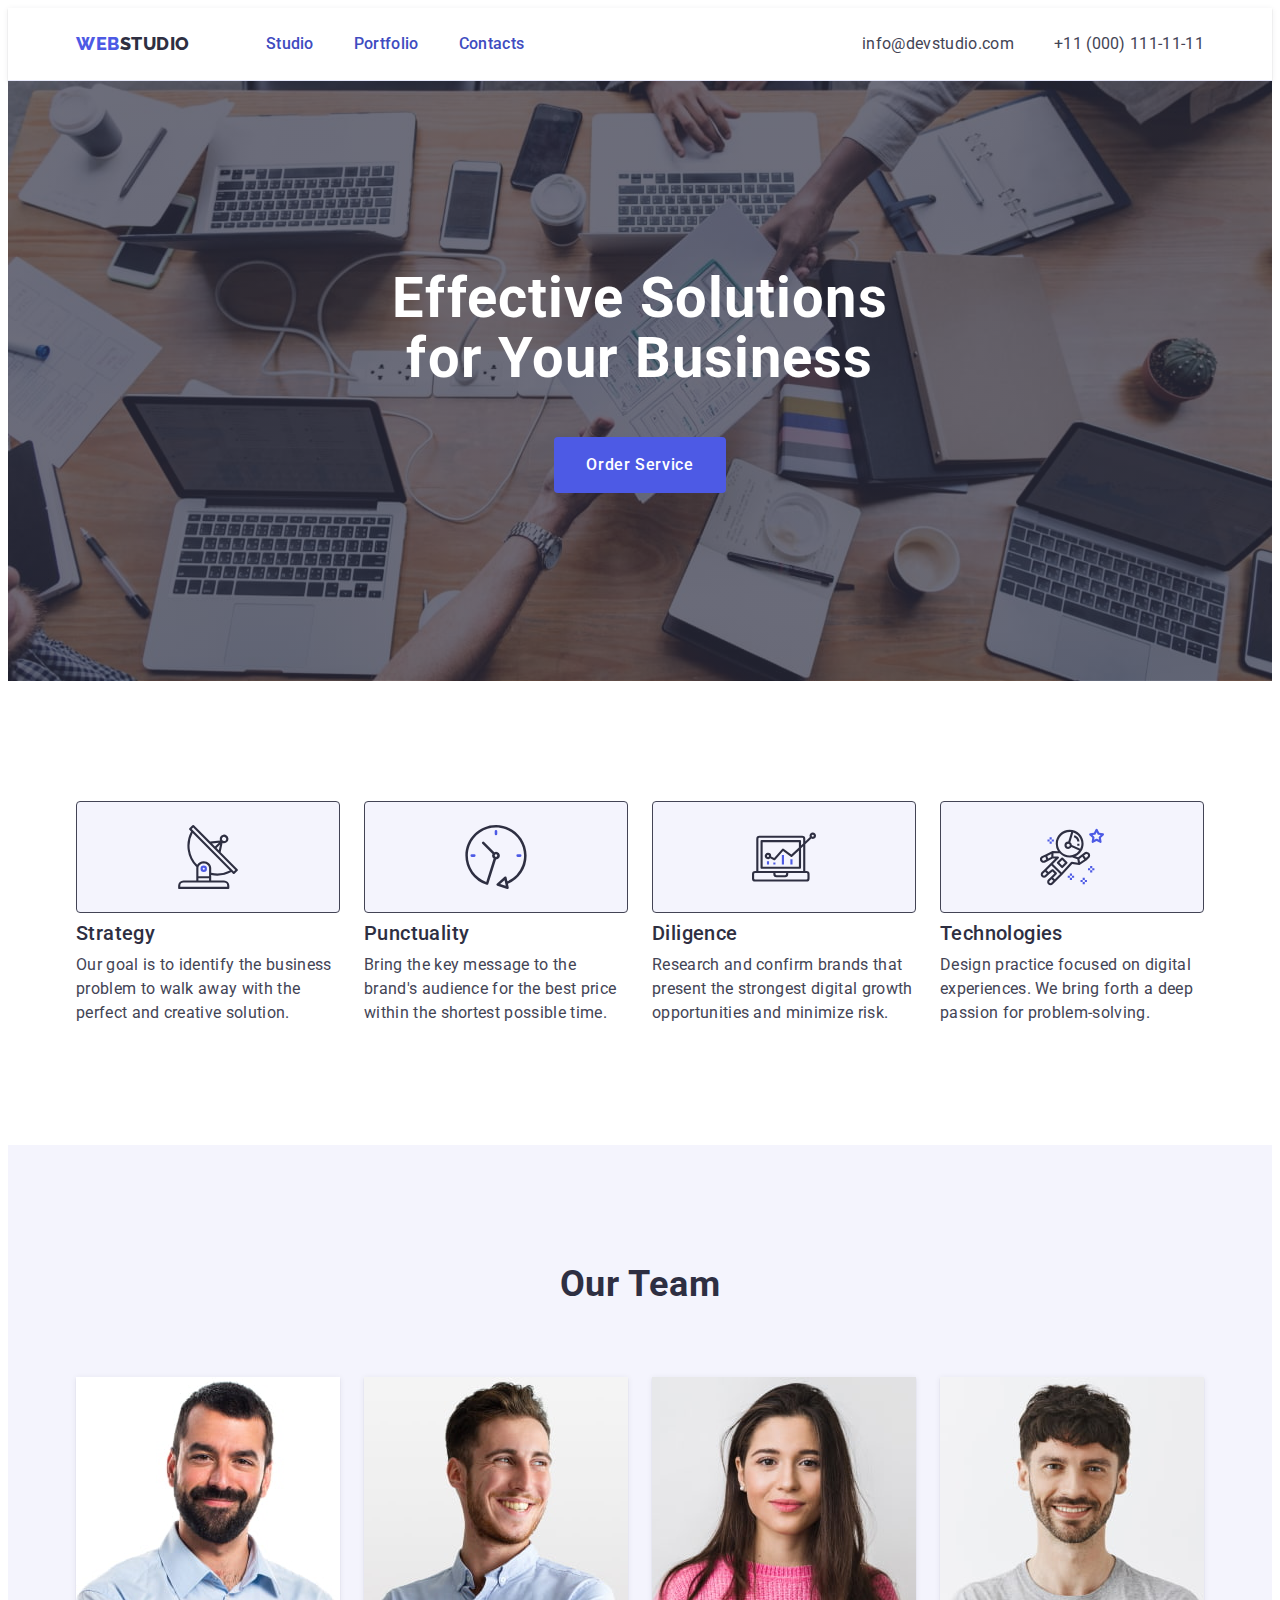
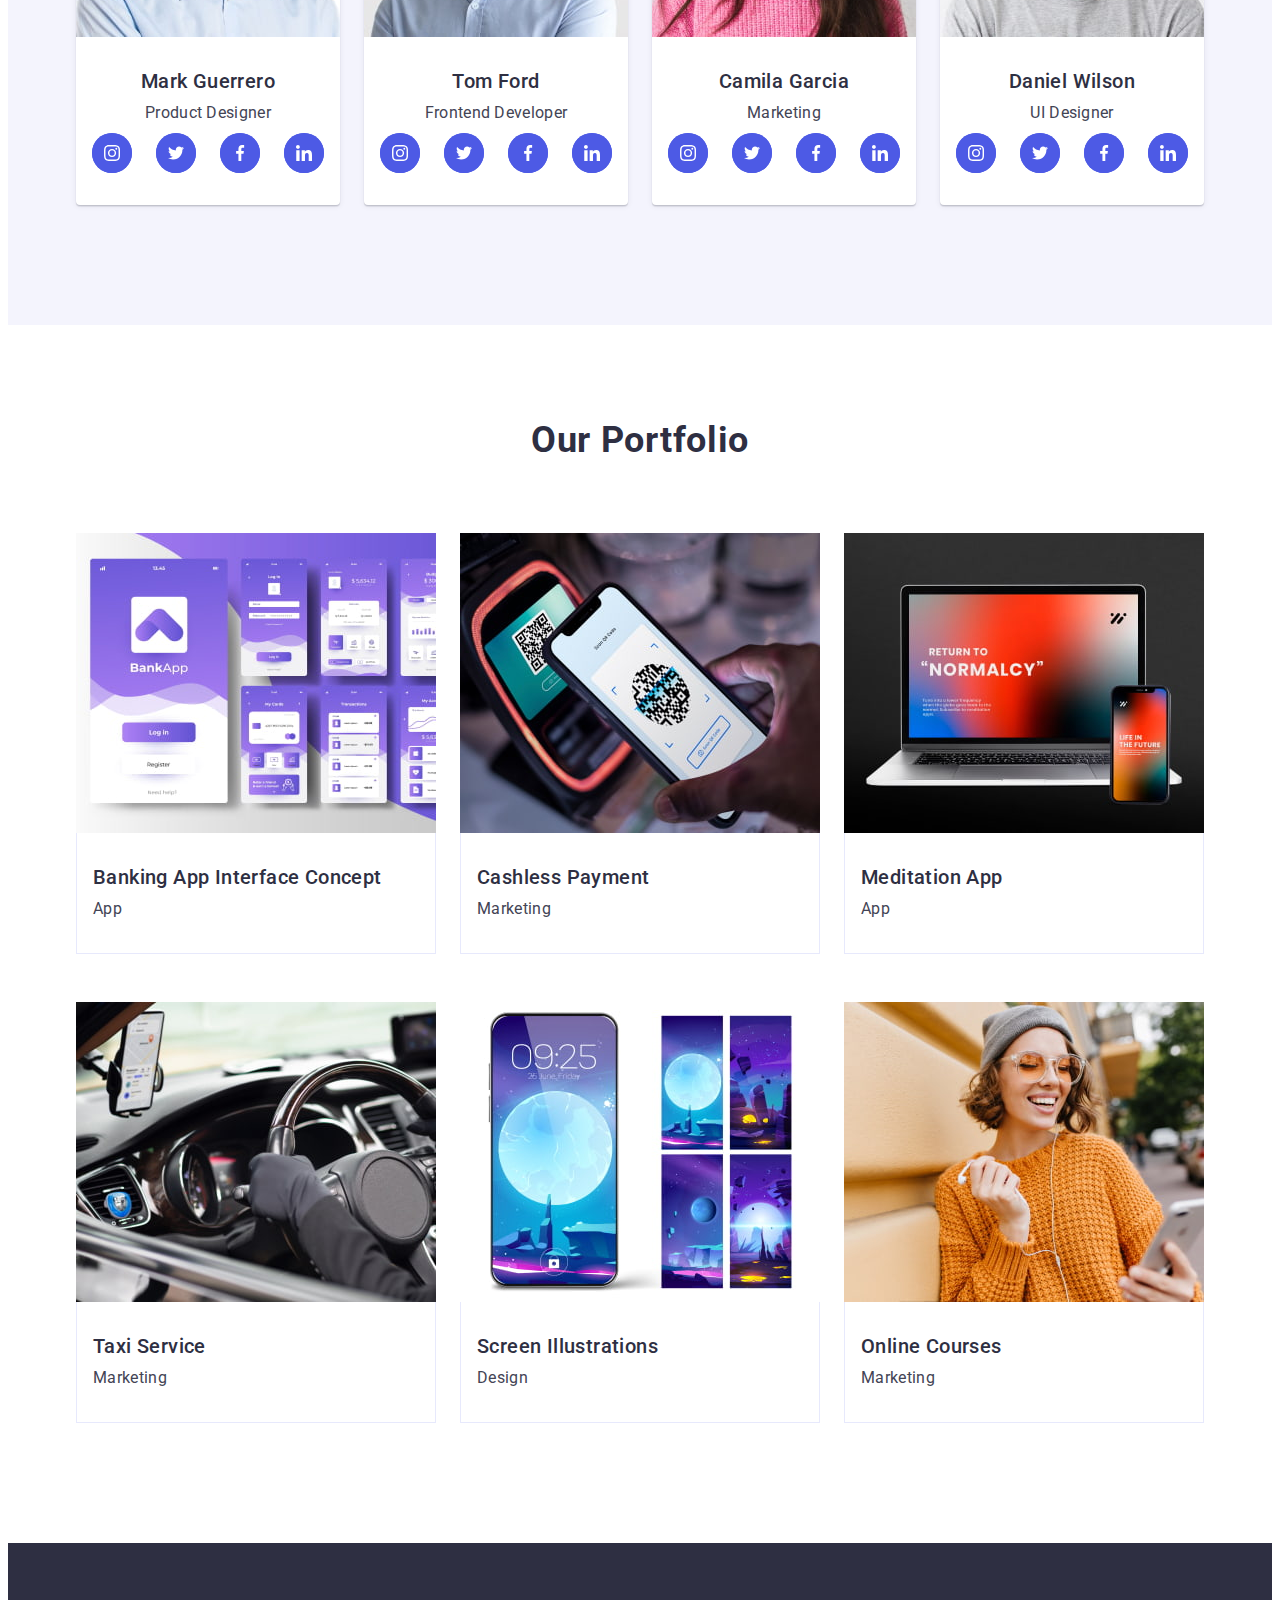
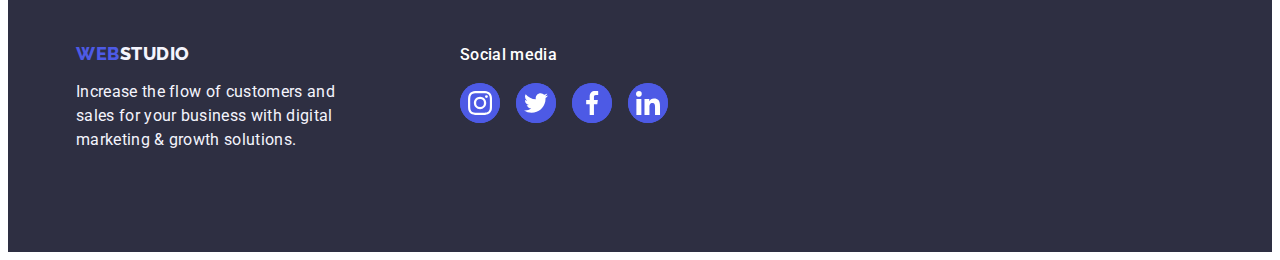
==== commit d9862f84: "hw4 deleted div section overlay" ====
--- a/index.html
+++ b/index.html
@@ -125,36 +125,6 @@
         </div>
       </section>
 
-      <!-- Tasks section 3-->
-      <!--  <section class="tasks">
-        <div class="container">
-          <h2 class="section-title">What are we doing</h2>
-          <ul class="tasks-set list">
-            <li class="tasks-item">
-              <img
-                src="./images/advantages/Rectangle71-2.jpg"
-                alt="PC monitor"
-                width="360"
-              />
-            </li>
-            <li class="tasks-item">
-              <img
-                src="./images/advantages/Rectangle71-1.jpg"
-                alt="Mobil application"
-                width="360"
-              />
-            </li>
-            <li class="tasks-item">
-              <img
-                src="./images/advantages/Rectangle71.jpg"
-                alt="PC and mobil applications"
-                width="360"
-              />
-            </li>
-          </ul>
-        </div>
-      </section>-->
-
       <!-- Team  section 3-->
       <section class="team">
         <div class="container">
@@ -170,62 +140,54 @@
               <div class="team-set-item-box">
                 <h3 class="team-member">Mark Guerrero</h3>
                 <p class="team-text">Product Designer</p>
-                <ul class="social-link-list list">
-                  <li class="social-link-item">
-                    <div class="social-link-wrapper">
-                      <a
-                        class="social-link link"
-                        href="http://instagram.com"
-                        target="_blank"
-                        rel="noopener no-referrer"
-                      >
-                        <svg class="social-link-icon" width="16" height="16">
-                          <use href="./images/icons.svg#icon-instagram"></use>
-                        </svg>
-                      </a>
-                    </div>
-                  </li>
-                  <li class="social-link-item">
-                    <div class="social-link-wrapper">
-                      <a
-                        class="social-link link"
-                        href="http://twitter.com"
-                        target="_blank"
-                        rel="noopener no-referrer"
-                      >
-                        <svg class="social-link-icon" width="16" height="16">
-                          <use href="./images/icons.svg#icon-twitter"></use>
-                        </svg>
-                      </a>
-                    </div>
-                  </li>
-                  <li class="social-link-item">
-                    <div class="social-link-wrapper">
-                      <a
-                        class="social-link link"
-                        href="http://facebook.com"
-                        target="_blank"
-                        rel="noopener no-referrer"
-                      >
-                        <svg class="social-link-icon" width="16" height="16">
-                          <use href="./images/icons.svg#icon-facebook"></use>
-                        </svg>
-                      </a>
-                    </div>
-                  </li>
-                  <li class="social-link-item">
-                    <div class="social-link-wrapper">
-                      <a
-                        class="social-link link"
-                        href="http://linkedin.com"
-                        target="_blank"
-                        rel="noopener no-referrer"
-                      >
-                        <svg class="social-link-icon" width="16" height="16">
-                          <use href="./images/icons.svg#icon-linkedin"></use>
-                        </svg>
-                      </a>
-                    </div>
+                <ul class="social-list list">
+                  <li class="social-item">
+                    <a
+                      class="social-link link"
+                      href="http://instagram.com"
+                      target="_blank"
+                      rel="noopener no-referrer"
+                    >
+                      <svg class="social-icon" width="16" height="16">
+                        <use href="./images/icons.svg#icon-instagram"></use>
+                      </svg>
+                    </a>
+                  </li>
+                  <li class="social-item">
+                    <a
+                      class="social-link link"
+                      href="http://twitter.com"
+                      target="_blank"
+                      rel="noopener no-referrer"
+                    >
+                      <svg class="social-icon" width="16" height="16">
+                        <use href="./images/icons.svg#icon-twitter"></use>
+                      </svg>
+                    </a>
+                  </li>
+                  <li class="social-item">
+                    <a
+                      class="social-link link"
+                      href="http://facebook.com"
+                      target="_blank"
+                      rel="noopener no-referrer"
+                    >
+                      <svg class="social-icon" width="16" height="16">
+                        <use href="./images/icons.svg#icon-facebook"></use>
+                      </svg>
+                    </a>
+                  </li>
+                  <li class="social-item">
+                    <a
+                      class="social-link link"
+                      href="http://linkedin.com"
+                      target="_blank"
+                      rel="noopener no-referrer"
+                    >
+                      <svg class="social-icon" width="16" height="16">
+                        <use href="./images/icons.svg#icon-linkedin"></use>
+                      </svg>
+                    </a>
                   </li>
                 </ul>
               </div>
@@ -241,62 +203,54 @@
               <div class="team-set-item-box">
                 <h3 class="team-member">Tom Ford</h3>
                 <p class="team-text">Frontend Developer</p>
-                <ul class="social-link-list list">
-                  <li class="social-link-item">
-                    <div class="social-link-wrapper">
-                      <a
-                        class="social-link link"
-                        href="http://instagram.com"
-                        target="_blank"
-                        rel="noopener no-referrer"
-                      >
-                        <svg class="social-link-icon" width="16" height="16">
-                          <use href="./images/icons.svg#icon-instagram"></use>
-                        </svg>
-                      </a>
-                    </div>
-                  </li>
-                  <li class="social-link-item">
-                    <div class="social-link-wrapper">
-                      <a
-                        class="social-link link"
-                        href="http://twitter.com"
-                        target="_blank"
-                        rel="noopener no-referrer"
-                      >
-                        <svg class="social-link-icon" width="16" height="16">
-                          <use href="./images/icons.svg#icon-twitter"></use>
-                        </svg>
-                      </a>
-                    </div>
-                  </li>
-                  <li class="social-link-item">
-                    <div class="social-link-wrapper">
-                      <a
-                        class="social-link link"
-                        href="http://facebook.com"
-                        target="_blank"
-                        rel="noopener no-referrer"
-                      >
-                        <svg class="social-link-icon" width="16" height="16">
-                          <use href="./images/icons.svg#icon-facebook"></use>
-                        </svg>
-                      </a>
-                    </div>
-                  </li>
-                  <li class="social-link-item">
-                    <div class="social-link-wrapper">
-                      <a
-                        class="social-link link"
-                        href="http://linkedin.com"
-                        target="_blank"
-                        rel="noopener no-referrer"
-                      >
-                        <svg class="social-link-icon" width="16" height="16">
-                          <use href="./images/icons.svg#icon-linkedin"></use>
-                        </svg>
-                      </a>
-                    </div>
+                <ul class="social-list list">
+                  <li class="social-item">
+                    <a
+                      class="social-link link"
+                      href="http://instagram.com"
+                      target="_blank"
+                      rel="noopener no-referrer"
+                    >
+                      <svg class="social-icon" width="16" height="16">
+                        <use href="./images/icons.svg#icon-instagram"></use>
+                      </svg>
+                    </a>
+                  </li>
+                  <li class="social-item">
+                    <a
+                      class="social-link link"
+                      href="http://twitter.com"
+                      target="_blank"
+                      rel="noopener no-referrer"
+                    >
+                      <svg class="social-icon" width="16" height="16">
+                        <use href="./images/icons.svg#icon-twitter"></use>
+                      </svg>
+                    </a>
+                  </li>
+                  <li class="social-item">
+                    <a
+                      class="social-link link"
+                      href="http://facebook.com"
+                      target="_blank"
+                      rel="noopener no-referrer"
+                    >
+                      <svg class="social-icon" width="16" height="16">
+                        <use href="./images/icons.svg#icon-facebook"></use>
+                      </svg>
+                    </a>
+                  </li>
+                  <li class="social-item">
+                    <a
+                      class="social-link link"
+                      href="http://linkedin.com"
+                      target="_blank"
+                      rel="noopener no-referrer"
+                    >
+                      <svg class="social-icon" width="16" height="16">
+                        <use href="./images/icons.svg#icon-linkedin"></use>
+                      </svg>
+                    </a>
                   </li>
                 </ul>
               </div>
@@ -312,62 +266,54 @@
               <div class="team-set-item-box">
                 <h3 class="team-member">Camila Garcia</h3>
                 <p class="team-text">Marketing</p>
-                <ul class="social-link-list list">
-                  <li class="social-link-item">
-                    <div class="social-link-wrapper">
-                      <a
-                        class="social-link link"
-                        href="http://instagram.com"
-                        target="_blank"
-                        rel="noopener no-referrer"
-                      >
-                        <svg class="social-link-icon" width="16" height="16">
-                          <use href="./images/icons.svg#icon-instagram"></use>
-                        </svg>
-                      </a>
-                    </div>
-                  </li>
-                  <li class="social-link-item">
-                    <div class="social-link-wrapper">
-                      <a
-                        class="social-link link"
-                        href="http://twitter.com"
-                        target="_blank"
-                        rel="noopener no-referrer"
-                      >
-                        <svg class="social-link-icon" width="16" height="16">
-                          <use href="./images/icons.svg#icon-twitter"></use>
-                        </svg>
-                      </a>
-                    </div>
-                  </li>
-                  <li class="social-link-item">
-                    <div class="social-link-wrapper">
-                      <a
-                        class="social-link link"
-                        href="http://facebook.com"
-                        target="_blank"
-                        rel="noopener no-referrer"
-                      >
-                        <svg class="social-link-icon" width="16" height="16">
-                          <use href="./images/icons.svg#icon-facebook"></use>
-                        </svg>
-                      </a>
-                    </div>
-                  </li>
-                  <li class="social-link-item">
-                    <div class="social-link-wrapper">
-                      <a
-                        class="social-link link"
-                        href="http://linkedin.com"
-                        target="_blank"
-                        rel="noopener no-referrer"
-                      >
-                        <svg class="social-link-icon" width="16" height="16">
-                          <use href="./images/icons.svg#icon-linkedin"></use>
-                        </svg>
-                      </a>
-                    </div>
+                <ul class="social-list list">
+                  <li class="social-item">
+                    <a
+                      class="social-link link"
+                      href="http://instagram.com"
+                      target="_blank"
+                      rel="noopener no-referrer"
+                    >
+                      <svg class="social-icon" width="16" height="16">
+                        <use href="./images/icons.svg#icon-instagram"></use>
+                      </svg>
+                    </a>
+                  </li>
+                  <li class="social-item">
+                    <a
+                      class="social-link link"
+                      href="http://twitter.com"
+                      target="_blank"
+                      rel="noopener no-referrer"
+                    >
+                      <svg class="social-icon" width="16" height="16">
+                        <use href="./images/icons.svg#icon-twitter"></use>
+                      </svg>
+                    </a>
+                  </li>
+                  <li class="social-item">
+                    <a
+                      class="social-link link"
+                      href="http://facebook.com"
+                      target="_blank"
+                      rel="noopener no-referrer"
+                    >
+                      <svg class="social-icon" width="16" height="16">
+                        <use href="./images/icons.svg#icon-facebook"></use>
+                      </svg>
+                    </a>
+                  </li>
+                  <li class="social-item">
+                    <a
+                      class="social-link link"
+                      href="http://linkedin.com"
+                      target="_blank"
+                      rel="noopener no-referrer"
+                    >
+                      <svg class="social-icon" width="16" height="16">
+                        <use href="./images/icons.svg#icon-linkedin"></use>
+                      </svg>
+                    </a>
                   </li>
                 </ul>
               </div>
@@ -383,62 +329,54 @@
               <div class="team-set-item-box">
                 <h3 class="team-member">Daniel Wilson</h3>
                 <p class="team-text">UI Designer</p>
-                <ul class="social-link-list list">
-                  <li class="social-link-item">
-                    <div class="social-link-wrapper">
-                      <a
-                        class="social-link link"
-                        href="http://instagram.com"
-                        target="_blank"
-                        rel="noopener no-referrer"
-                      >
-                        <svg class="social-link-icon" width="16" height="16">
-                          <use href="./images/icons.svg#icon-instagram"></use>
-                        </svg>
-                      </a>
-                    </div>
-                  </li>
-                  <li class="social-link-item">
-                    <div class="social-link-wrapper">
-                      <a
-                        class="social-link link"
-                        href="http://twitter.com"
-                        target="_blank"
-                        rel="noopener no-referrer"
-                      >
-                        <svg class="social-link-icon" width="16" height="16">
-                          <use href="./images/icons.svg#icon-twitter"></use>
-                        </svg>
-                      </a>
-                    </div>
-                  </li>
-                  <li class="social-link-item">
-                    <div class="social-link-wrapper">
-                      <a
-                        class="social-link link"
-                        href="http://facebook.com"
-                        target="_blank"
-                        rel="noopener no-referrer"
-                      >
-                        <svg class="social-link-icon" width="16" height="16">
-                          <use href="./images/icons.svg#icon-facebook"></use>
-                        </svg>
-                      </a>
-                    </div>
-                  </li>
-                  <li class="social-link-item">
-                    <div class="social-link-wrapper">
-                      <a
-                        class="social-link link"
-                        href="http://linkedin.com"
-                        target="_blank"
-                        rel="noopener no-referrer"
-                      >
-                        <svg class="social-link-icon" width="16" height="16">
-                          <use href="./images/icons.svg#icon-linkedin"></use>
-                        </svg>
-                      </a>
-                    </div>
+                <ul class="social-list list">
+                  <li class="social-item">
+                    <a
+                      class="social-link link"
+                      href="http://instagram.com"
+                      target="_blank"
+                      rel="noopener no-referrer"
+                    >
+                      <svg class="social-icon" width="16" height="16">
+                        <use href="./images/icons.svg#icon-instagram"></use>
+                      </svg>
+                    </a>
+                  </li>
+                  <li class="social-item">
+                    <a
+                      class="social-link link"
+                      href="http://twitter.com"
+                      target="_blank"
+                      rel="noopener no-referrer"
+                    >
+                      <svg class="social-icon" width="16" height="16">
+                        <use href="./images/icons.svg#icon-twitter"></use>
+                      </svg>
+                    </a>
+                  </li>
+                  <li class="social-item">
+                    <a
+                      class="social-link link"
+                      href="http://facebook.com"
+                      target="_blank"
+                      rel="noopener no-referrer"
+                    >
+                      <svg class="social-icon" width="16" height="16">
+                        <use href="./images/icons.svg#icon-facebook"></use>
+                      </svg>
+                    </a>
+                  </li>
+                  <li class="social-item">
+                    <a
+                      class="social-link link"
+                      href="http://linkedin.com"
+                      target="_blank"
+                      rel="noopener no-referrer"
+                    >
+                      <svg class="social-icon" width="16" height="16">
+                        <use href="./images/icons.svg#icon-linkedin"></use>
+                      </svg>
+                    </a>
                   </li>
                 </ul>
               </div>
@@ -447,297 +385,136 @@
         </div>
       </section>
 
-      <!-- Portfolio section 4
+      <!--Portfolio section 4  -->
       <section class="projects">
         <div class="container">
           <h2 class="section-title">Our Portfolio</h2>
           <ul class="project-list list">
             <li class="project-item">
-              <a class="project-foto link" href="">
-                <div class="box">
-                  <img
-                    src="./images/projects/raw1-1.jpg"
-                    alt="Bank app"
-                    width="360"
-                  />
-                  <div class="overlay">
-                    <p class="overlay-text">
-                      14 Stylish and User-Friendly App Design Concepts · Task
-                      Manager App · Calorie Tracker App · Exotic Fruit Ecommerce
-                      App · Cloud Storage App
-                    </p>
-                  </div>
+              <div class="box">
+                <img
+                  src="./images/projects/raw1-1.jpg"
+                  alt="Bank app"
+                  width="360"
+                />
+                <p class="overlay-text">
+                  14 Stylish and User-Friendly App Design Concepts · Task
+                  Manager App · Calorie Tracker App · Exotic Fruit Ecommerce App
+                  · Cloud Storage App
+                </p>
+              </div>
+
+              <div class="project-card">
+                <h2 class="project-title link">
+                  Banking App Interface Concept
+                </h2>
+                <p class="project-text link">App</p>
+              </div>
+            </li>
+
+            <li class="project-item">
+              <div class="box">
+                <img
+                  src="./images/projects/row1-2.jpg"
+                  alt="Cachless payment"
+                  width="360"
+                />
+                <div class="overlay">
+                  <p class="overlay-text">
+                    14 Stylish and User-Friendly App Design Concepts · Task
+                    Manager App · Calorie Tracker App · Exotic Fruit Ecommerce
+                    App · Cloud Storage App
+                  </p>
                 </div>
-                <div class="project-card">
-                  <h2 class="project-title link">
-                    Banking App Interface Concept
-                  </h2>
-                  <p class="project-text link">App</p>
+              </div>
+              <div class="project-card">
+                <h2 class="project-title link">Cashless Payment</h2>
+                <p class="project-text link">Marketing</p>
+              </div>
+            </li>
+
+            <li class="project-item">
+              <div class="box">
+                <img
+                  src="./images/projects/row1-3.jpg"
+                  alt="Meditation App"
+                  width="360"
+                />
+                <div class="overlay">
+                  <p class="overlay-text">
+                    14 Stylish and User-Friendly App Design Concepts · Task
+                    Manager App · Calorie Tracker App · Exotic Fruit Ecommerce
+                    App · Cloud Storage App
+                  </p>
                 </div>
-              </a>
+              </div>
+              <div class="project-card">
+                <h2 class="project-title link">Meditation App</h2>
+                <p class="project-text link">App</p>
+              </div>
             </li>
 
             <li class="project-item">
-              <a class="project-foto link" href="">
-                <div class="box">
-                  <img
-                    src="./images/projects/row1-2.jpg"
-                    alt="Cachless payment"
-                    width="360"
-                  />
-                  <div class="overlay">
-                    <p class="overlay-text">
-                      14 Stylish and User-Friendly App Design Concepts · Task
-                      Manager App · Calorie Tracker App · Exotic Fruit Ecommerce
-                      App · Cloud Storage App
-                    </p>
-                  </div>
+              <div class="box">
+                <img
+                  src="./images/projects/raw2-1.jpg"
+                  alt="Taxi Service"
+                  width="360"
+                />
+                <div class="overlay">
+                  <p class="overlay-text">
+                    14 Stylish and User-Friendly App Design Concepts · Task
+                    Manager App · Calorie Tracker App · Exotic Fruit Ecommerce
+                    App · Cloud Storage App
+                  </p>
                 </div>
-                <div class="project-card">
-                  <h2 class="project-title link">Cashless Payment</h2>
-                  <p class="project-text link">Marketing</p>
+              </div>
+              <div class="project-card">
+                <h2 class="project-title link">Taxi Service</h2>
+                <p class="project-text link">Marketing</p>
+              </div>
+            </li>
+
+            <li class="project-item">
+              <div class="box">
+                <img
+                  src="./images/projects/raw2-2.jpg"
+                  alt="Screen Illustrations"
+                  width="360"
+                />
+                <div class="overlay">
+                  <p class="overlay-text">
+                    14 Stylish and User-Friendly App Design Concepts · Task
+                    Manager App · Calorie Tracker App · Exotic Fruit Ecommerce
+                    App · Cloud Storage App
+                  </p>
                 </div>
-              </a>
+              </div>
+              <div class="project-card">
+                <h2 class="project-title link">Screen Illustrations</h2>
+                <p class="project-text link">Design</p>
+              </div>
             </li>
 
             <li class="project-item">
-              <a class="project-foto link" href="">
-                <div class="box">
-                  <img
-                    src="./images/projects/row1-3.jpg"
-                    alt="Meditation App"
-                    width="360"
-                  />
-                  <div class="overlay">
-                    <p class="overlay-text">
-                      14 Stylish and User-Friendly App Design Concepts · Task
-                      Manager App · Calorie Tracker App · Exotic Fruit Ecommerce
-                      App · Cloud Storage App
-                    </p>
-                  </div>
+              <div class="box">
+                <img
+                  src="./images/projects/raw2-3.jpg"
+                  alt="Online Courses"
+                  width="360"
+                />
+                <div class="overlay">
+                  <p class="overlay-text">
+                    14 Stylish and User-Friendly App Design Concepts · Task
+                    Manager App · Calorie Tracker App · Exotic Fruit Ecommerce
+                    App · Cloud Storage App
+                  </p>
                 </div>
-                <div class="project-card">
-                  <h2 class="project-title link">Meditation App</h2>
-                  <p class="project-text link">App</p>
-                </div>
-              </a>
-            </li>
-
-            <li class="project-item">
-              <a class="project-foto link" href="">
-                <div class="box">
-                  <img
-                    src="./images/projects/raw2-1.jpg"
-                    alt="Taxi Service"
-                    width="360"
-                  />
-                  <div class="overlay">
-                    <p class="overlay-text">
-                      14 Stylish and User-Friendly App Design Concepts · Task
-                      Manager App · Calorie Tracker App · Exotic Fruit Ecommerce
-                      App · Cloud Storage App
-                    </p>
-                  </div>
-                </div>
-                <div class="project-card">
-                  <h2 class="project-title link">Taxi Service</h2>
-                  <p class="project-text link">Marketing</p>
-                </div>
-              </a>
-            </li>
-
-            <li class="project-item">
-              <a class="project-foto link" href="">
-                <div class="box">
-                  <img
-                    src="./images/projects/raw2-2.jpg"
-                    alt="Screen Illustrations"
-                    width="360"
-                  />
-                  <div class="overlay">
-                    <p class="overlay-text">
-                      14 Stylish and User-Friendly App Design Concepts · Task
-                      Manager App · Calorie Tracker App · Exotic Fruit Ecommerce
-                      App · Cloud Storage App
-                    </p>
-                  </div>
-                </div>
-                <div class="project-card">
-                  <h2 class="project-title link">Screen Illustrations</h2>
-                  <p class="project-text link">Design</p>
-                </div>
-              </a>
-            </li>
-
-            <li class="project-item">
-              <a class="project-foto link" href="">
-                <div class="box">
-                  <img
-                    src="./images/projects/raw2-3.jpg"
-                    alt="Online Courses"
-                    width="360"
-                  />
-                  <div class="overlay">
-                    <p class="overlay-text">
-                      14 Stylish and User-Friendly App Design Concepts · Task
-                      Manager App · Calorie Tracker App · Exotic Fruit Ecommerce
-                      App · Cloud Storage App
-                    </p>
-                  </div>
-                </div>
-                <div class="project-card">
-                  <h2 class="project-title link">Online Courses</h2>
-                  <p class="project-text link">Marketing</p>
-                </div>
-              </a>
-            </li>
-          </ul>
-        </div>
-      </section>
-      -->
-
-      <section class="projects">
-        <div class="container">
-          <h2 class="section-title">Our Portfolio</h2>
-          <ul class="project-list list">
-            <li class="project-item">
-              <a class="project-foto link" href="">
-                <div class="box">
-                  <img
-                    src="./images/projects/raw1-1.jpg"
-                    alt="Bank app"
-                    width="360"
-                  />
-                  <div class="overlay">
-                    <p class="overlay-text">
-                      14 Stylish and User-Friendly App Design Concepts · Task
-                      Manager App · Calorie Tracker App · Exotic Fruit Ecommerce
-                      App · Cloud Storage App
-                    </p>
-                  </div>
-                </div>
-                <div class="project-card">
-                  <h2 class="project-title link">
-                    Banking App Interface Concept
-                  </h2>
-                  <p class="project-text link">App</p>
-                </div>
-              </a>
-            </li>
-
-            <li class="project-item">
-              <a class="project-foto link" href="">
-                <div class="box">
-                  <img
-                    src="./images/projects/row1-2.jpg"
-                    alt="Cachless payment"
-                    width="360"
-                  />
-                  <div class="overlay">
-                    <p class="overlay-text">
-                      14 Stylish and User-Friendly App Design Concepts · Task
-                      Manager App · Calorie Tracker App · Exotic Fruit Ecommerce
-                      App · Cloud Storage App
-                    </p>
-                  </div>
-                </div>
-                <div class="project-card">
-                  <h2 class="project-title link">Cashless Payment</h2>
-                  <p class="project-text link">Marketing</p>
-                </div>
-              </a>
-            </li>
-
-            <li class="project-item">
-              <a class="project-foto link" href="">
-                <div class="box">
-                  <img
-                    src="./images/projects/row1-3.jpg"
-                    alt="Meditation App"
-                    width="360"
-                  />
-                  <div class="overlay">
-                    <p class="overlay-text">
-                      14 Stylish and User-Friendly App Design Concepts · Task
-                      Manager App · Calorie Tracker App · Exotic Fruit Ecommerce
-                      App · Cloud Storage App
-                    </p>
-                  </div>
-                </div>
-                <div class="project-card">
-                  <h2 class="project-title link">Meditation App</h2>
-                  <p class="project-text link">App</p>
-                </div>
-              </a>
-            </li>
-
-            <li class="project-item">
-              <a class="project-foto link" href="">
-                <div class="box">
-                  <img
-                    src="./images/projects/raw2-1.jpg"
-                    alt="Taxi Service"
-                    width="360"
-                  />
-                  <div class="overlay">
-                    <p class="overlay-text">
-                      14 Stylish and User-Friendly App Design Concepts · Task
-                      Manager App · Calorie Tracker App · Exotic Fruit Ecommerce
-                      App · Cloud Storage App
-                    </p>
-                  </div>
-                </div>
-                <div class="project-card">
-                  <h2 class="project-title link">Taxi Service</h2>
-                  <p class="project-text link">Marketing</p>
-                </div>
-              </a>
-            </li>
-
-            <li class="project-item">
-              <a class="project-foto link" href="">
-                <div class="box">
-                  <img
-                    src="./images/projects/raw2-2.jpg"
-                    alt="Screen Illustrations"
-                    width="360"
-                  />
-                  <div class="overlay">
-                    <p class="overlay-text">
-                      14 Stylish and User-Friendly App Design Concepts · Task
-                      Manager App · Calorie Tracker App · Exotic Fruit Ecommerce
-                      App · Cloud Storage App
-                    </p>
-                  </div>
-                </div>
-                <div class="project-card">
-                  <h2 class="project-title link">Screen Illustrations</h2>
-                  <p class="project-text link">Design</p>
-                </div>
-              </a>
-            </li>
-
-            <li class="project-item">
-              <a class="project-foto link" href="">
-                <div class="box">
-                  <img
-                    src="./images/projects/raw2-3.jpg"
-                    alt="Online Courses"
-                    width="360"
-                  />
-                  <div class="overlay">
-                    <p class="overlay-text">
-                      14 Stylish and User-Friendly App Design Concepts · Task
-                      Manager App · Calorie Tracker App · Exotic Fruit Ecommerce
-                      App · Cloud Storage App
-                    </p>
-                  </div>
-                </div>
-                <div class="project-card">
-                  <h2 class="project-title link">Online Courses</h2>
-                  <p class="project-text link">Marketing</p>
-                </div>
-              </a>
+              </div>
+              <div class="project-card">
+                <h2 class="project-title link">Online Courses</h2>
+                <p class="project-text link">Marketing</p>
+              </div>
             </li>
           </ul>
         </div>
@@ -758,64 +535,56 @@
           </p>
         </div>
 
-        <div class="social-link-box">
-          <p class="social-link-title">Social media</p>
-          <ul class="social-link-list-footer list">
-            <li class="social-link-item">
-              <div class="social-link-wrapper">
-                <a
-                  class="social-link link"
-                  href="http://instagram.com"
-                  target="_blank"
-                  rel="noopener no-referrer"
-                >
-                  <svg class="social-link-icon" width="24" height="24">
-                    <use href="./images/icons.svg#icon-instagram"></use>
-                  </svg>
-                </a>
-              </div>
-            </li>
-            <li class="social-link-item">
-              <div class="social-link-wrapper">
-                <a
-                  class="social-link link"
-                  href="http://twitter.com"
-                  target="_blank"
-                  rel="noopener no-referrer"
-                >
-                  <svg class="social-link-icon" width="24" height="24">
-                    <use href="./images/icons.svg#icon-twitter"></use>
-                  </svg>
-                </a>
-              </div>
-            </li>
-            <li class="social-link-item">
-              <div class="social-link-wrapper">
-                <a
-                  class="social-link link"
-                  href="http://facebook.com"
-                  target="_blank"
-                  rel="noopener no-referrer"
-                >
-                  <svg class="social-link-icon" width="24" height="24">
-                    <use href="./images/icons.svg#icon-facebook"></use>
-                  </svg>
-                </a>
-              </div>
-            </li>
-            <li class="social-link-item">
-              <div class="social-link-wrapper">
-                <a
-                  class="social-link link"
-                  href="http://linkedin.com"
-                  target="_blank"
-                  rel="noopener no-referrer"
-                >
-                  <svg class="social-link-icon" width="24" height="24">
-                    <use href="./images/icons.svg#icon-linkedin"></use>
-                  </svg>
-                </a>
-              </div>
+        <div class="social-box">
+          <p class="social-title">Social media</p>
+          <ul class="social-list list">
+            <li class="social-item">
+              <a
+                class="social-link link"
+                href="http://instagram.com"
+                target="_blank"
+                rel="noopener no-referrer"
+              >
+                <svg class="social-icon" width="24" height="24">
+                  <use href="./images/icons.svg#icon-instagram"></use>
+                </svg>
+              </a>
+            </li>
+            <li class="social-item">
+              <a
+                class="social-link link"
+                href="http://twitter.com"
+                target="_blank"
+                rel="noopener no-referrer"
+              >
+                <svg class="social-icon" width="24" height="24">
+                  <use href="./images/icons.svg#icon-twitter"></use>
+                </svg>
+              </a>
+            </li>
+            <li class="social-item">
+              <a
+                class="social-link link"
+                href="http://facebook.com"
+                target="_blank"
+                rel="noopener no-referrer"
+              >
+                <svg class="social-icon" width="24" height="24">
+                  <use href="./images/icons.svg#icon-facebook"></use>
+                </svg>
+              </a>
+            </li>
+            <li class="social-item">
+              <a
+                class="social-link link"
+                href="http://linkedin.com"
+                target="_blank"
+                rel="noopener no-referrer"
+              >
+                <svg class="social-icon" width="24" height="24">
+                  <use href="./images/icons.svg#icon-linkedin"></use>
+                </svg>
+              </a>
             </li>
           </ul>
         </div>
--- a/css/styles.css
+++ b/css/styles.css
@@ -142,12 +142,14 @@
   padding-bottom: 24px;
   transition: color 250ms cubic-bezier(0.4, 0, 0.2, 1);
 }
+
 .nav-link::after {
   content: '';
-  display: block
+  display: block;
   position: absolute;
   left: 0;
   bottom: -1px;
+  height: 4px;
   border-radius: 2px;
   background-color: var(--ocean);
 }
@@ -164,7 +166,6 @@
 .adress-list {
   display: flex;
   gap: 40px;
-
 }
 /**
   |============================
@@ -173,7 +174,7 @@
 */
 .hero {
   color: var(--white);
-  max-width: 1440px; 
+  max-width: 1440px;
   background-color: var(--navyblue);
   padding-bottom: 188px;
   padding-top: 188px;
@@ -182,7 +183,8 @@
   background-position: center;
   background-image: linear-gradient(
       rgba(46, 47, 66, 0.7),
-      rgba(46, 47, 66, 0.7)),
+      rgba(46, 47, 66, 0.7)
+    ),
     url(../images/hero-bg.jpg);
 }
 
@@ -213,6 +215,7 @@
   min-width: 169px;
   height: 56px;
   border: none;
+  transition: background-color 250ms cubic-bezier(0.4, 0, 0.2, 1);
 }
 
 /**
@@ -306,22 +309,6 @@
 
 /**
   |============================
-  | tasks
-
-  .tasks {
-  padding-bottom: 120px;
-}
-
-.tasks-set {
-  display: flex;
-  gap: 24px;
-}
-  |============================
-*/
-
-
-/**
-  |============================
   | team
   |============================
 */
@@ -370,36 +357,46 @@
   margin-bottom: 8px;
 }
 
-.social-link-list {
+.social-list {
   display: flex;
   justify-content: center;
   align-items: center;
   gap: 24px;
 }
 
-.social-link-wrapper {
-  display: flex;
-  justify-content: center;
-  align-items: center;
+.social-item {
+  width: 40px;
+  height: 40px;
   border-radius: 50%;
   background-color: var(--iris);
-  width: 40px;
-  height: 40px;
-}
-.social-link-wrapper:hover,
-.social-link-wrapper:focus {
+}
+.social-link {
+  width: 100%;
+  height: 100%;
+  background-color: var(--iris);
+  border-radius: 50%;
+  display: flex;
+  align-items: center;
+  justify-content: center;
+  transition: background-color 250ms cubic-bezier(0.4, 0, 0.2, 1);
+}
+
+.social-link:hover,
+.social-link:focus {
   background-color: var(--ocean);
 }
 
-.social-link-icon {
+.social-icon {
   fill: var(--white);
 }
 
 /**
   |============================
-  | projects
-
-  .projects {
+  | portfolio
+  |============================
+*/
+
+.projects {
   padding: 96px 0 120px 0;
 }
 
@@ -412,22 +409,33 @@
 
 .project-item {
   flex-basis: calc((100% - 24px * 2) / 3);
-}
-
-.project-foto {
-  background-color: var(--white);
+  transition: box-shadow 250ms cubic-bezier(0.4, 0, 0.2, 1);
+}
+.project-item:hover {
+  box-shadow: 0px 1px 6px rgba(46, 47, 66, 0.08),
+    0px 1px 1px rgba(46, 47, 66, 0.16), 0px 2px 1px rgba(46, 47, 66, 0.08);
+}
+
+.project-item:hover .overlay-text {
+  transform: translateY(0%);
 }
 
 /**
   |============================
   | overlay
-
-  box {
+  |============================
+*/
+.box {
   position: relative;
   overflow: hidden;
 }
 
-.overlay {
+.overlay-text {
+  color: var(--cloud);
+  line-height: 1.5;
+  letter-spacing: 0.02em;
+  padding: 40px 32px;
+
   position: absolute;
   top: 0;
   left: 0;
@@ -442,24 +450,16 @@
   display: flex;
 }
 
-.overlay-text {
-  color: var(--cloud);
-  line-height: 1.5;
-  letter-spacing: 0.02em;
-  padding: 0 32px;
-  padding-top: 40px;
-}
-
-.box:hover .overlay {
+.box:hover .overlay-text {
   transform: translateY(0);
 }
-  |============================
-*/
 
 /**
   |============================
   | project card
-  .project-card {
+  |============================
+*/
+.project-card {
   display: flex;
   flex-direction: column;
   justify-content: center;
@@ -485,105 +485,6 @@
   color: var(--slate);
 }
 
-  |============================
-*/
-
-.projects {
-  padding: 96px 0 120px 0;
-}
-
-.project-list {
-  display: flex;
-  flex-wrap: wrap;
-  row-gap: 48px;
-  column-gap: 24px;
-}
-
-.project-item {
-  flex-basis: calc((100% - 24px * 2) / 3);
-  transition: box-shadow 250ms cubic-bezier(0.4, 0, 0.2, 1);
-}
-.project-item:hover {
-  box-shadow: 0px 1px 6px rgba(46, 47, 66, 0.08), 0px 1px 1px rgba(46, 47, 66, 0.16), 0px 2px 1px rgba(46, 47, 66, 0.08);
-}
-
-.project-item:hover .overlay-text {
-  transform: translateY(0%);
-}
-
-.project-foto {
-  background-color: var(--white);
-}
-
-/**
-  |============================
-  | overlay
-  |============================
-*/
-.box {
-  position: relative;
-  overflow: hidden;
-}
-
-.overlay {
-  position: absolute;
-  top: 0;
-  left: 0;
-  width: 100%;
-  height: 100%;
-
-  transform: translateY(100%);
-  transition: transform 250ms cubic-bezier(0.4, 0, 0.2, 1);
-
-  background-color: var(--iris);
-
-  display: flex;
-}
-
-.overlay-text {
-  color: var(--cloud);
-  line-height: 1.5;
-  letter-spacing: 0.02em;
-  padding: 0 32px;
-  padding-top: 40px;
-}
-
-.box:hover .overlay {
-  transform: translateY(0);
-}
-
-/**
-  |============================
-  | project card
-  |============================
-*/
-.project-card {
-  display: flex;
-  flex-direction: column;
-  justify-content: center;
-  align-items: flex-start;
-  align-self: stretch;
-  padding: 32px 16px;
-  border: 1px solid #e7e9fc;
-  border-top: none;
-}
-
-.project-title {
-  font-weight: 500;
-  font-size: 20px;
-  line-height: 1.2;
-  letter-spacing: 0.02em;
-  color: var(--navyblue);
-  margin-bottom: 8px;
-}
-
-.project-text {
-  line-height: 1.5;
-  letter-spacing: 0.02em;
-  color: var(--slate);
-}
-
-
 /**
   |============================
   | footer
@@ -597,11 +498,10 @@
 
 .footer-container {
   display: flex;
- align-items: baseline;
-
+  align-items: baseline;
 }
 .footer-logo-box {
-margin-right: 120px;
+  margin-right: 120px;
 }
 
 .logo-footer {
@@ -616,11 +516,11 @@
   width: 264px;
 }
 
-.social-link-box {
+.social-box {
   display: inline-block;
 }
 
-.social-link-title {
+.social-title {
   font-family: Roboto;
   font-weight: 500;
   font-size: 16px;
@@ -630,29 +530,11 @@
   margin-bottom: 16px;
 }
 
-.social-link-list-footer {
-  display: flex;
-  justify-content: center;
-  align-items: center;
+.footer .social-list {
   gap: 16px;
 }
 
-.social-link {
-  width: 100%;
-  height: 100%;
-  background-color: var (--iris);
-  border-radius: 50%;
-  display: flex;
-  align-items: center;
-  justify-content: center;
-  transition: background-color 250ms cubic-bezier(0.4, 0, 0.2, 1);
-}
-
-.social-link:hover,
-.social-link:focus {
+.footer .social-link:hover,
+.footer .social-link:focus {
   background-color: #31d0aa;
 }
-
-.social-link-icon {
-  fill: #f4f4fd;
-}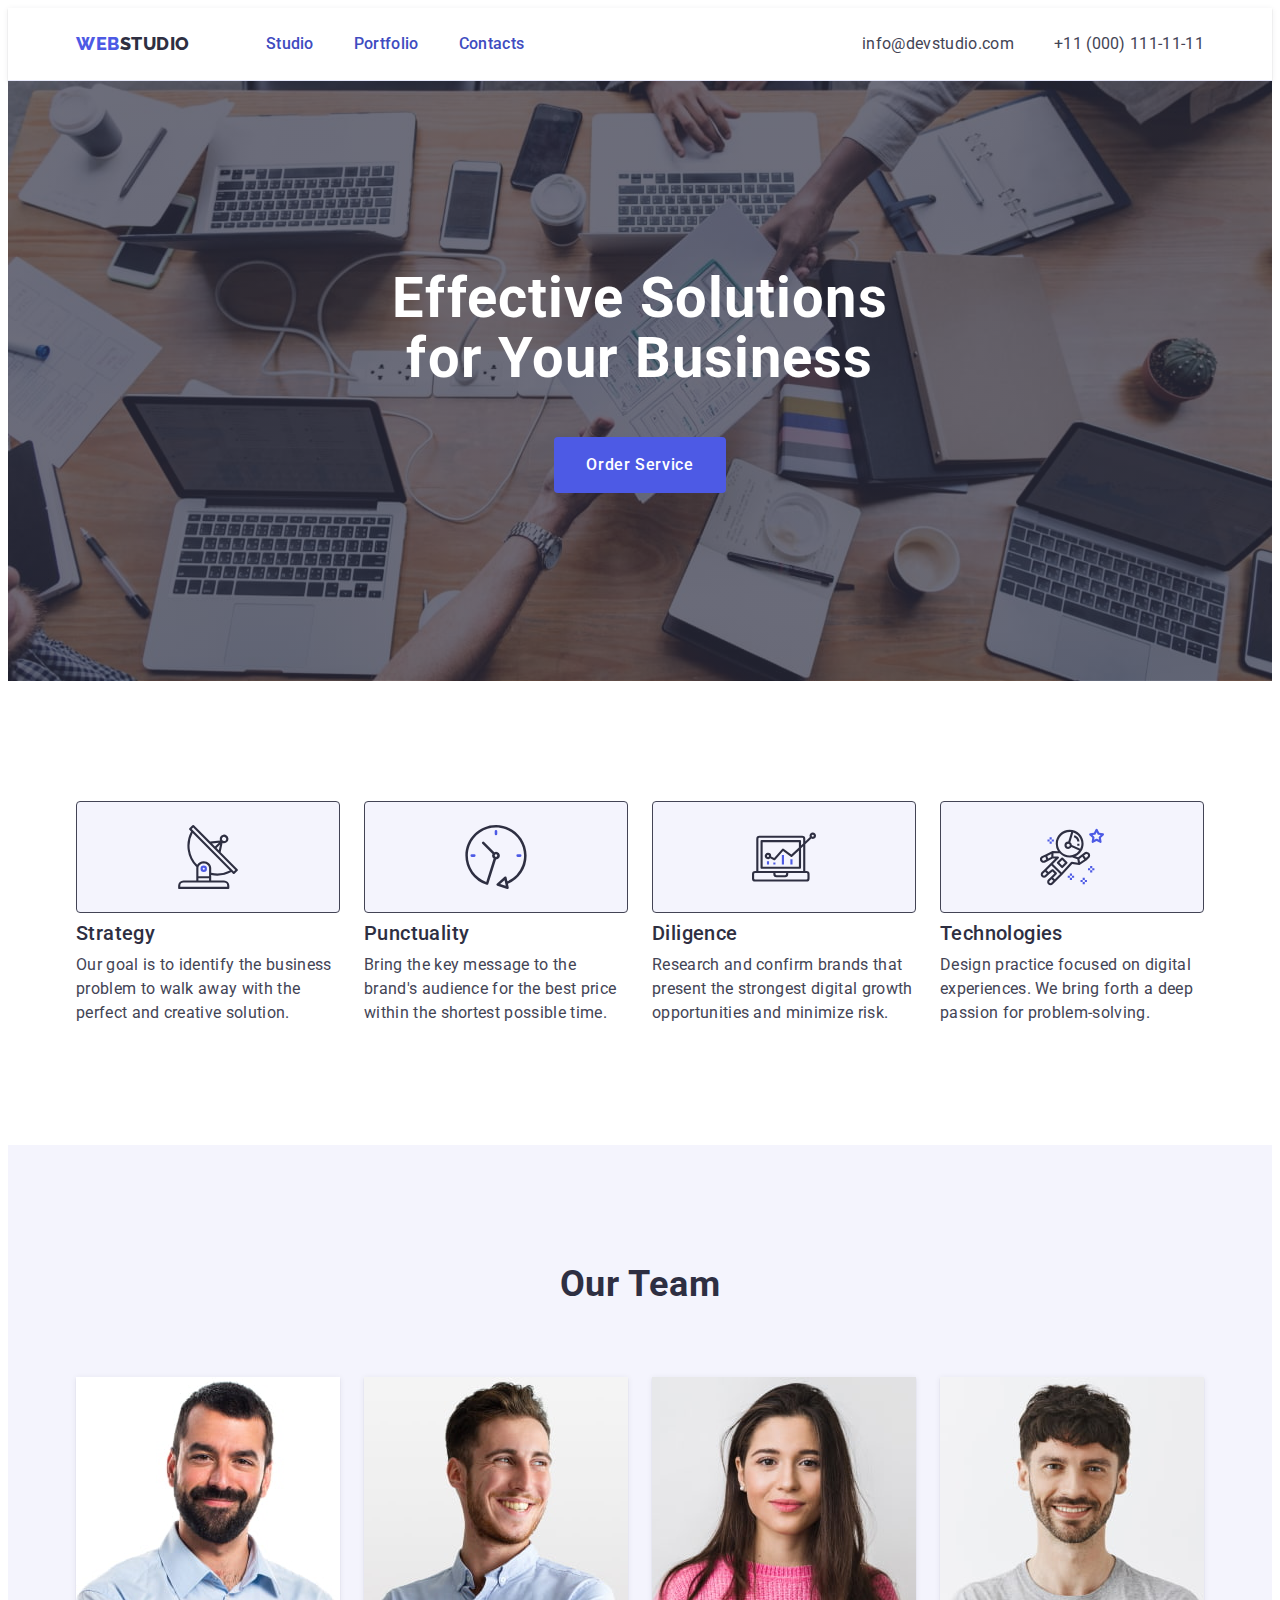
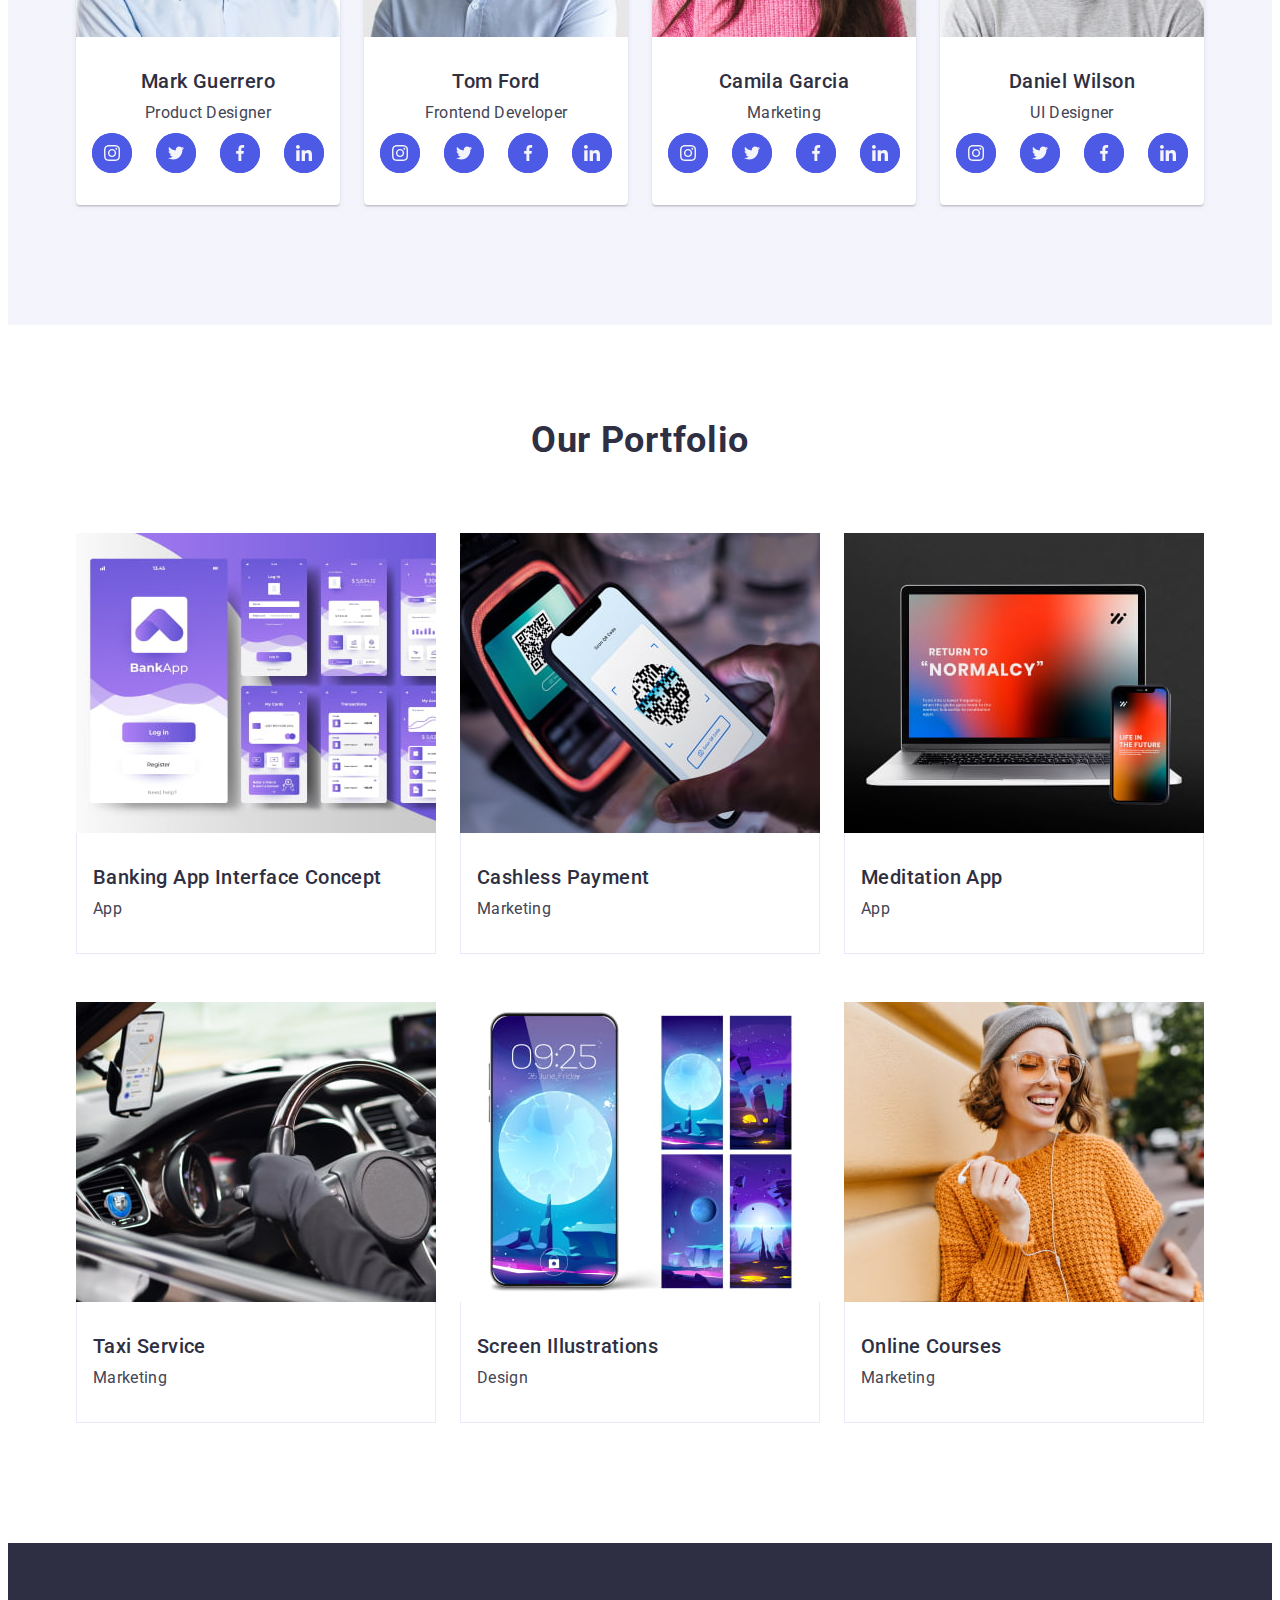
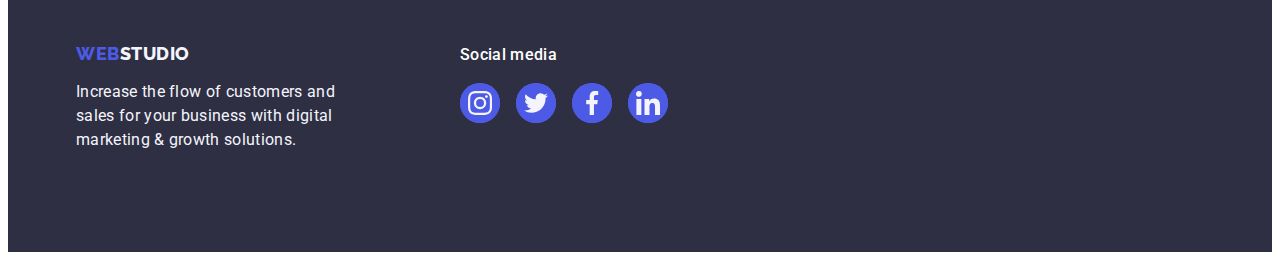
==== commit 78e7de19: "hw4 change color icon fill" ====
--- a/index.html
+++ b/index.html
@@ -31,13 +31,13 @@
             >Web<span class="logo-dark">Studio</span></a
           >
           <ul class="nav-list list">
-            <li class="nav-list-item">
-              <a class="nav-link current link" href="./index.html">Studio</a>
-            </li>
-            <li class="nav-list-item">
-              <a class="nav-link link" href="./portfolio.html">Portfolio</a>
-            </li>
-            <li class="nav-list-item">
+            <li class="nav-item">
+              <a class="nav-link link current" href="./index.html">Studio</a>
+            </li>
+            <li class="nav-item">
+              <a class="nav-link link" href="">Portfolio</a>
+            </li>
+            <li class="nav-item">
               <a class="nav-link link" href="">Contacts</a>
             </li>
           </ul>
@@ -419,14 +419,13 @@
                   alt="Cachless payment"
                   width="360"
                 />
-                <div class="overlay">
-                  <p class="overlay-text">
-                    14 Stylish and User-Friendly App Design Concepts · Task
-                    Manager App · Calorie Tracker App · Exotic Fruit Ecommerce
-                    App · Cloud Storage App
-                  </p>
-                </div>
-              </div>
+                <p class="overlay-text">
+                  14 Stylish and User-Friendly App Design Concepts · Task
+                  Manager App · Calorie Tracker App · Exotic Fruit Ecommerce App
+                  · Cloud Storage App
+                </p>
+              </div>
+
               <div class="project-card">
                 <h2 class="project-title link">Cashless Payment</h2>
                 <p class="project-text link">Marketing</p>
@@ -440,13 +439,12 @@
                   alt="Meditation App"
                   width="360"
                 />
-                <div class="overlay">
-                  <p class="overlay-text">
-                    14 Stylish and User-Friendly App Design Concepts · Task
-                    Manager App · Calorie Tracker App · Exotic Fruit Ecommerce
-                    App · Cloud Storage App
-                  </p>
-                </div>
+
+                <p class="overlay-text">
+                  14 Stylish and User-Friendly App Design Concepts · Task
+                  Manager App · Calorie Tracker App · Exotic Fruit Ecommerce App
+                  · Cloud Storage App
+                </p>
               </div>
               <div class="project-card">
                 <h2 class="project-title link">Meditation App</h2>
@@ -461,13 +459,12 @@
                   alt="Taxi Service"
                   width="360"
                 />
-                <div class="overlay">
-                  <p class="overlay-text">
-                    14 Stylish and User-Friendly App Design Concepts · Task
-                    Manager App · Calorie Tracker App · Exotic Fruit Ecommerce
-                    App · Cloud Storage App
-                  </p>
-                </div>
+
+                <p class="overlay-text">
+                  14 Stylish and User-Friendly App Design Concepts · Task
+                  Manager App · Calorie Tracker App · Exotic Fruit Ecommerce App
+                  · Cloud Storage App
+                </p>
               </div>
               <div class="project-card">
                 <h2 class="project-title link">Taxi Service</h2>
@@ -482,13 +479,12 @@
                   alt="Screen Illustrations"
                   width="360"
                 />
-                <div class="overlay">
-                  <p class="overlay-text">
-                    14 Stylish and User-Friendly App Design Concepts · Task
-                    Manager App · Calorie Tracker App · Exotic Fruit Ecommerce
-                    App · Cloud Storage App
-                  </p>
-                </div>
+
+                <p class="overlay-text">
+                  14 Stylish and User-Friendly App Design Concepts · Task
+                  Manager App · Calorie Tracker App · Exotic Fruit Ecommerce App
+                  · Cloud Storage App
+                </p>
               </div>
               <div class="project-card">
                 <h2 class="project-title link">Screen Illustrations</h2>
@@ -503,13 +499,12 @@
                   alt="Online Courses"
                   width="360"
                 />
-                <div class="overlay">
-                  <p class="overlay-text">
-                    14 Stylish and User-Friendly App Design Concepts · Task
-                    Manager App · Calorie Tracker App · Exotic Fruit Ecommerce
-                    App · Cloud Storage App
-                  </p>
-                </div>
+
+                <p class="overlay-text">
+                  14 Stylish and User-Friendly App Design Concepts · Task
+                  Manager App · Calorie Tracker App · Exotic Fruit Ecommerce App
+                  · Cloud Storage App
+                </p>
               </div>
               <div class="project-card">
                 <h2 class="project-title link">Online Courses</h2>
--- a/css/styles.css
+++ b/css/styles.css
@@ -128,7 +128,7 @@
   padding: 24px 0;
 }
 
-.nav-list-item {
+.nav-item {
   font-weight: 500;
   font-size: 16px;
   line-height: 1.5;
@@ -154,7 +154,7 @@
   background-color: var(--ocean);
 }
 
-.nav-link.current::after {
+.nav-link .current::after {
   background-color: var(--ocean);
 }
 
@@ -387,7 +387,7 @@
 }
 
 .social-icon {
-  fill: var(--white);
+  fill: var(--cloud);
 }
 
 /**
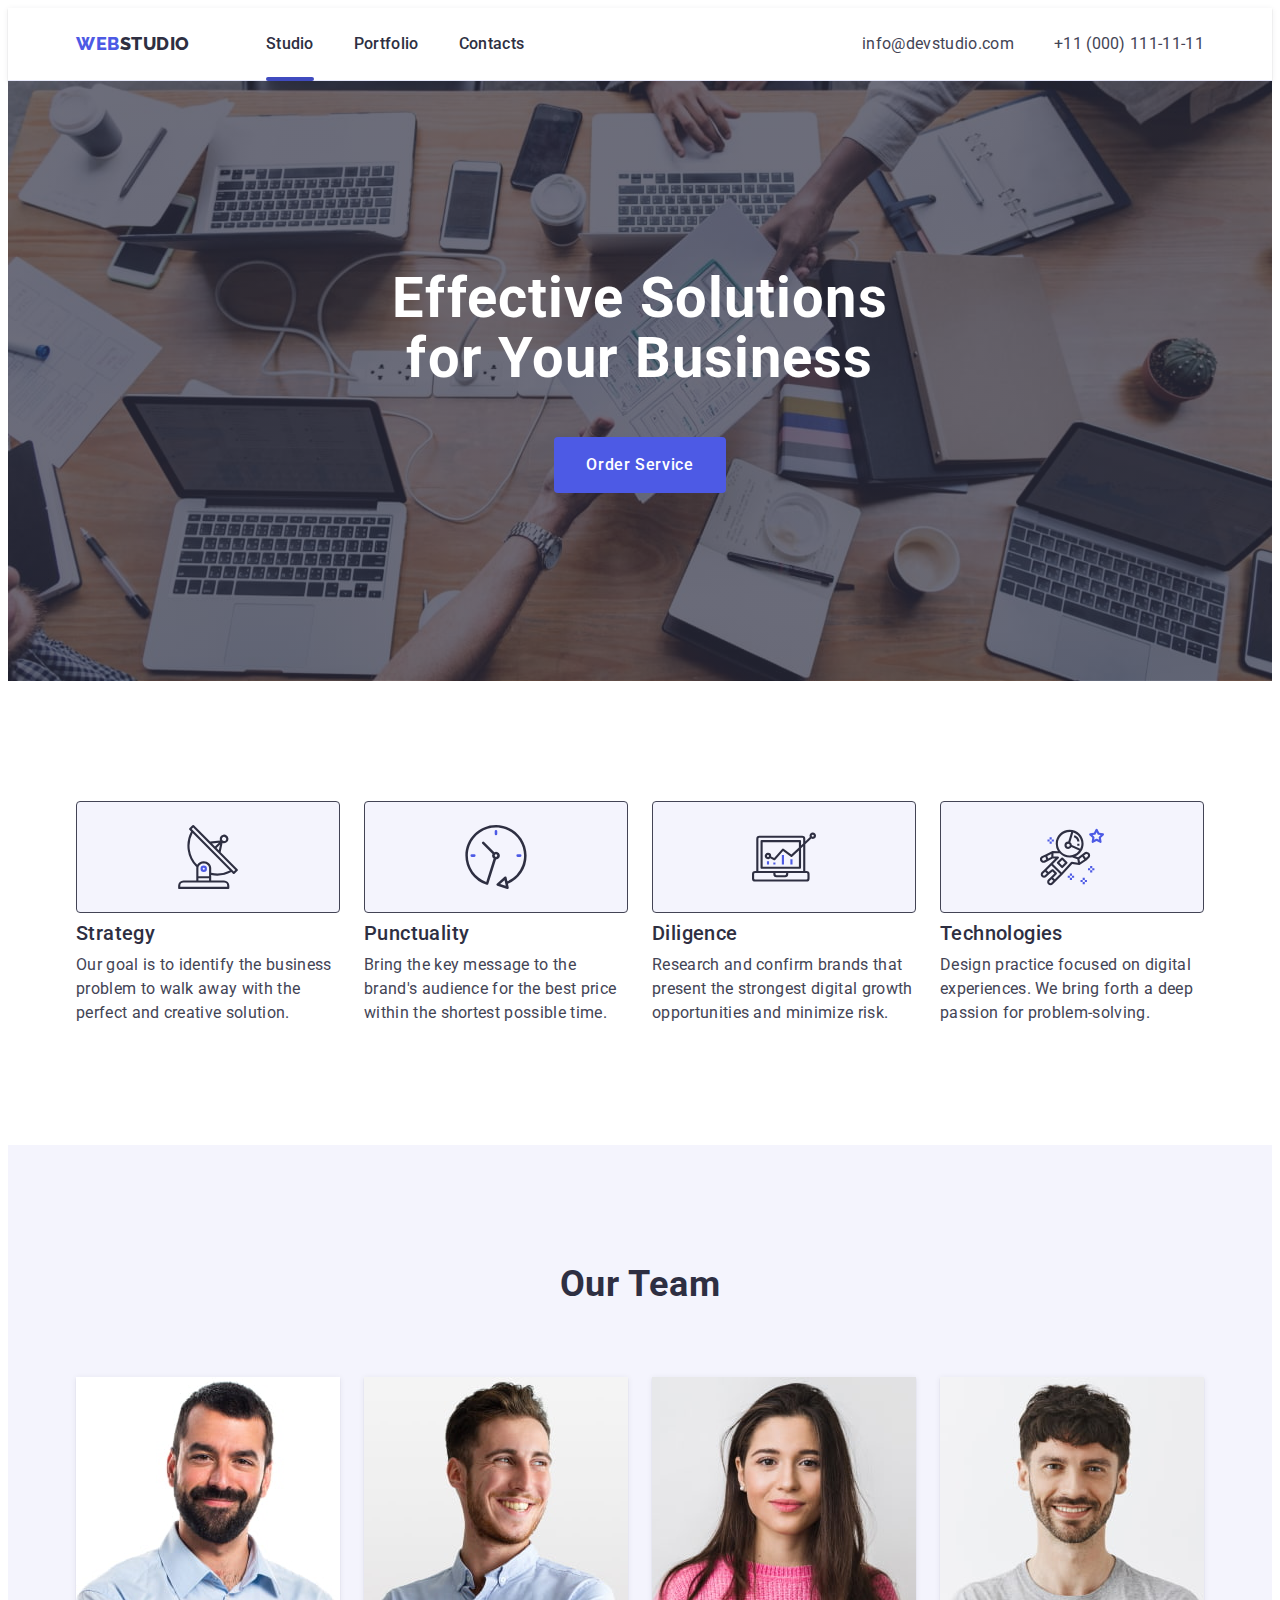
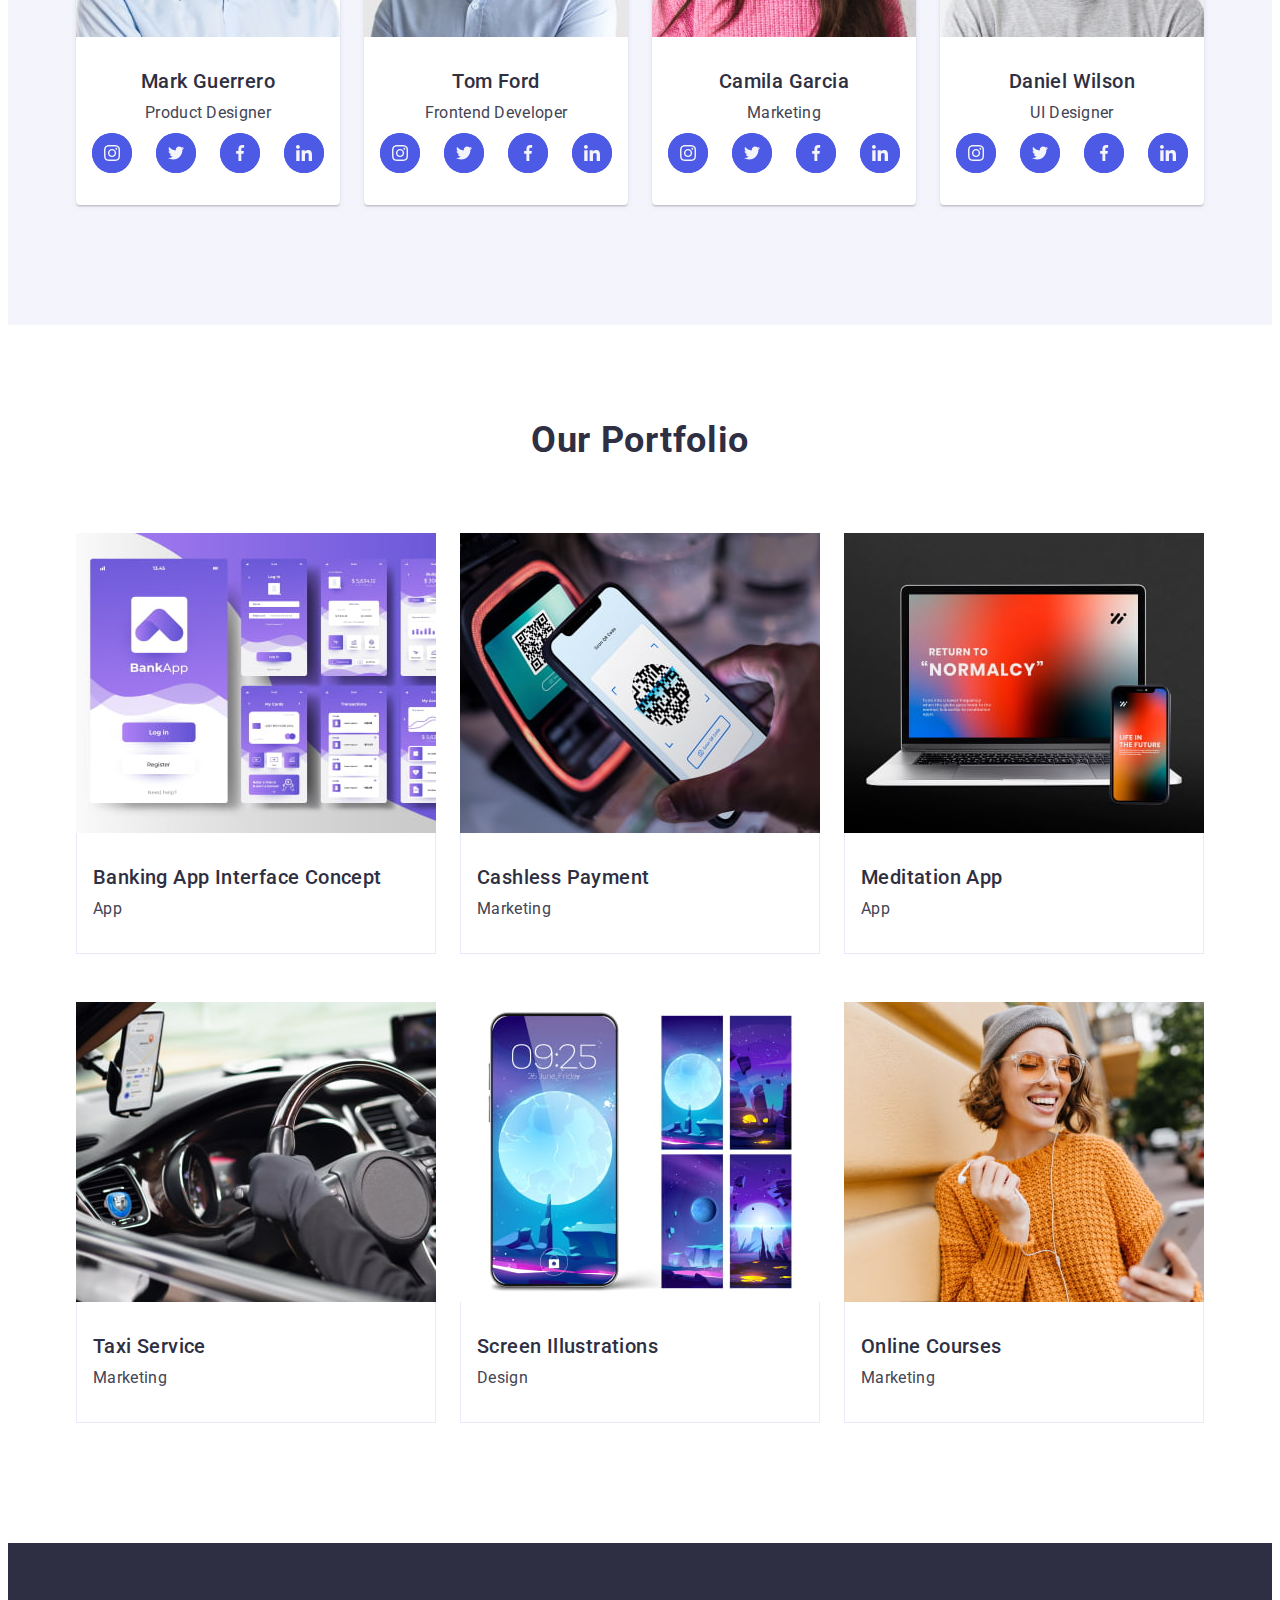
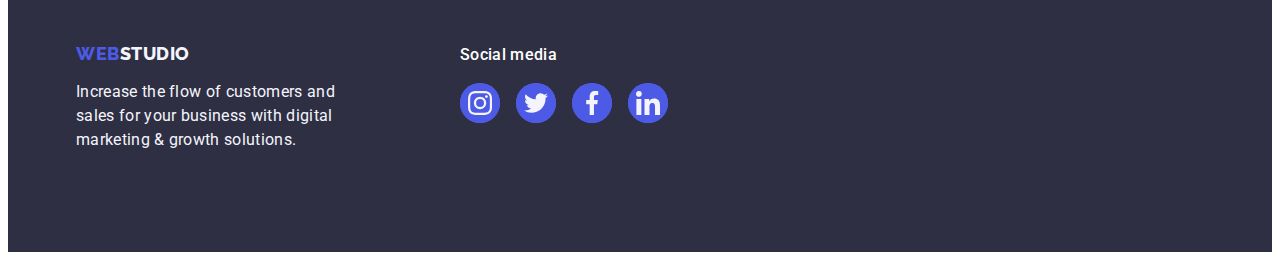
==== commit 4d1cfafd: "hw4 after mentor" ====
--- a/index.html
+++ b/index.html
@@ -45,12 +45,14 @@
         <address class="adress">
           <ul class="adress-list list">
             <li>
-              <a class="link" href="mailto:info@devstudio.com"
+              <a class="link adress-link" href="mailto:info@devstudio.com"
                 >info@devstudio.com</a
               >
             </li>
             <li>
-              <a class="link" href="tel:+110001111111">+11 (000) 111-11-11</a>
+              <a class="link adress-link" href="tel:+110001111111"
+                >+11 (000) 111-11-11</a
+              >
             </li>
           </ul>
         </address>
--- a/css/styles.css
+++ b/css/styles.css
@@ -64,9 +64,7 @@
   transition: color 250ms cubic-bezier(0.4, 0, 0.2, 1);
 }
 
-.link:hover {
-  color: var(--ocean);
-}
+.link:hover,
 .link:focus {
   color: var(--ocean);
 }
@@ -97,6 +95,7 @@
 }
 .logo-header {
   margin-right: 76px;
+  padding: 24px 0;
 }
 
 /**
@@ -125,36 +124,55 @@
 .nav-list {
   display: flex;
   gap: 40px;
+}
+
+.nav-item {
+  font-weight: 500;
+  font-size: 16px;
+  line-height: 1.5;
+  letter-spacing: 0.02em;
+  color: var(--navyblue);
+}
+/**
+  |============================
+  | .nav-link {
+  position: relative;
+  display: block;
   padding: 24px 0;
 }
 
-.nav-item {
-  font-weight: 500;
-  font-size: 16px;
-  line-height: 1.5;
-  letter-spacing: 0.02em;
-  color: #404bbf;
-}
-
-.nav-link {
-  position: relative;
-  padding-top: 24px;
-  padding-bottom: 24px;
-  transition: color 250ms cubic-bezier(0.4, 0, 0.2, 1);
-}
-
-.nav-link::after {
+.nav-link:after {
   content: '';
-  display: block;
   position: absolute;
   left: 0;
   bottom: -1px;
+  width: 100%;
   height: 4px;
   border-radius: 2px;
-  background-color: var(--ocean);
-}
-
-.nav-link .current::after {
+  color: var(--ocean);
+}
+  |============================
+*/
+.nav-link {
+  position: relative;
+  display: block;
+  padding: 24px 0;
+}
+
+.nav-link::after {
+  position: absolute;
+  content: '';
+  display: block;
+  left: 0;
+  bottom: -1px;
+
+  width: 100%;
+  height: 4px;
+
+  border-radius: 2px;
+}
+
+.nav-link.current::after {
   background-color: var(--ocean);
 }
 
@@ -167,6 +185,10 @@
   display: flex;
   gap: 40px;
 }
+.adress-link {
+  padding: 24px 0;
+}
+
 /**
   |============================
   | hero
